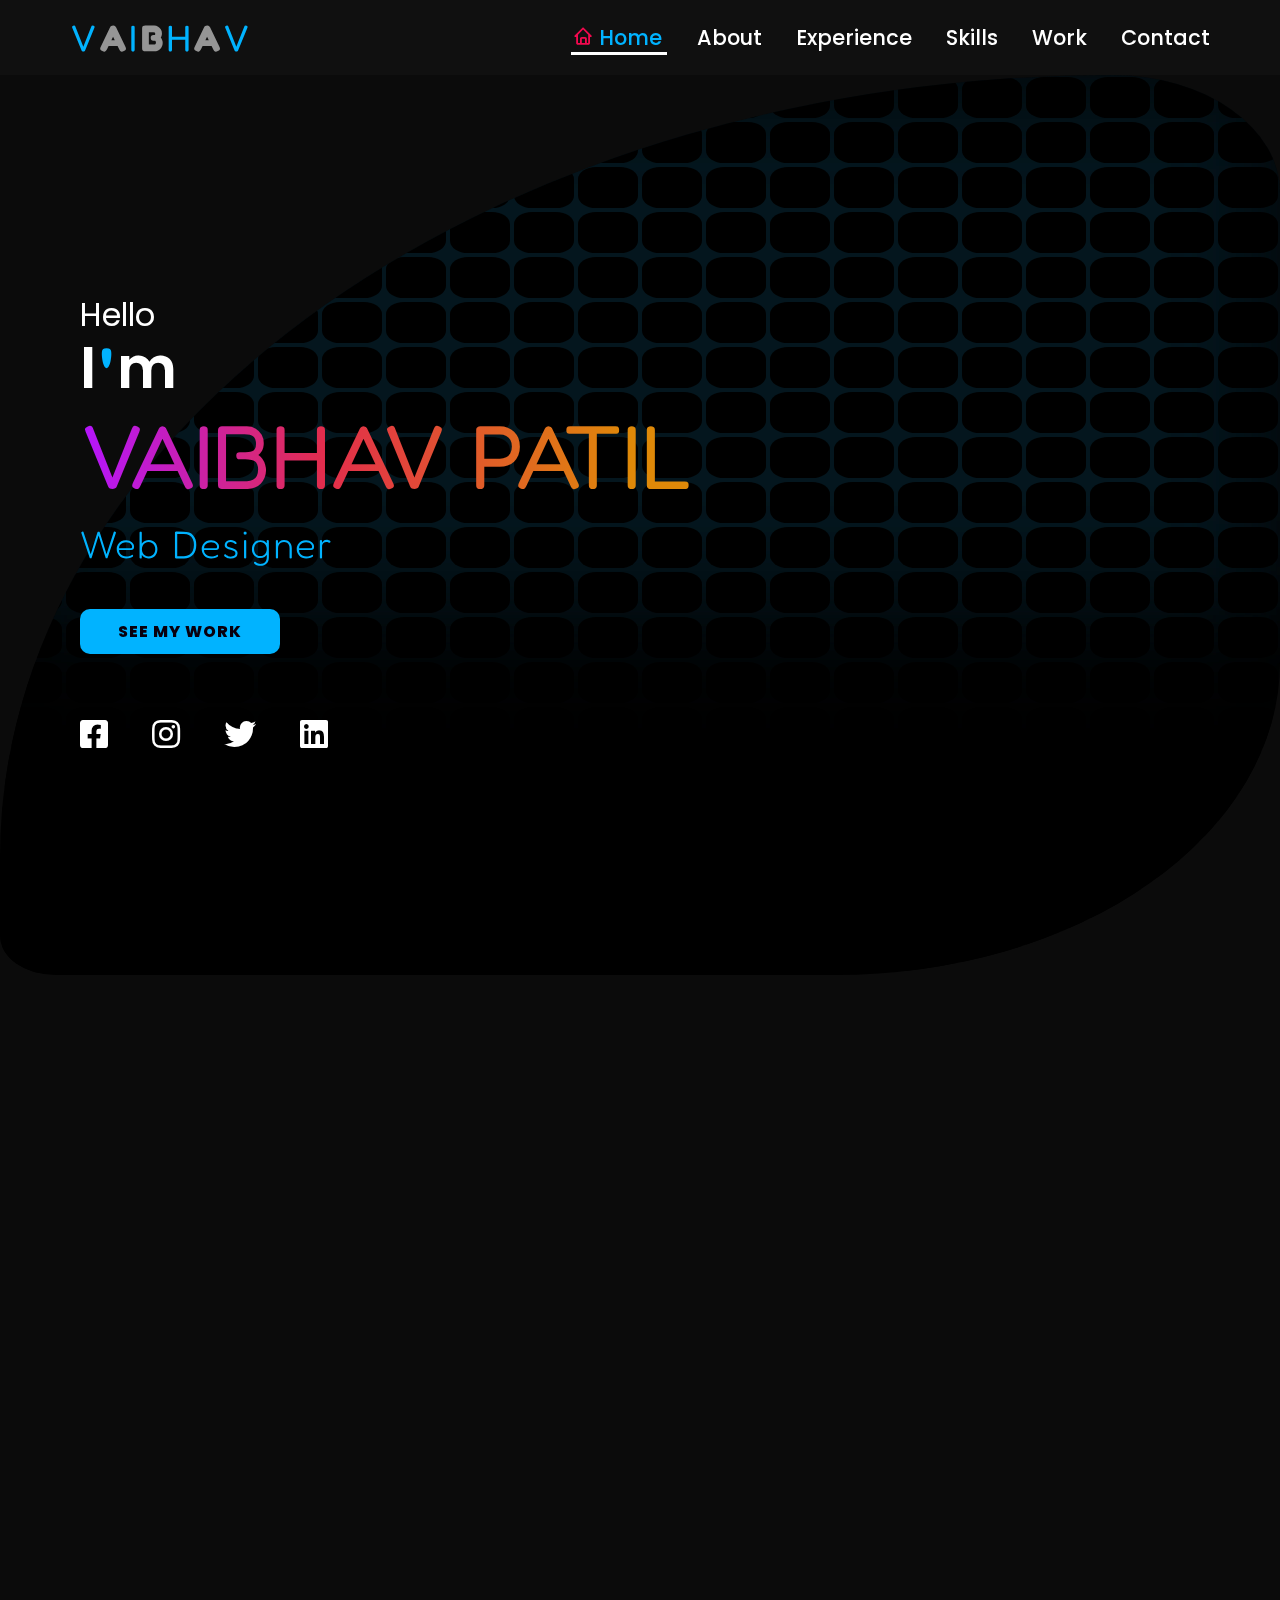
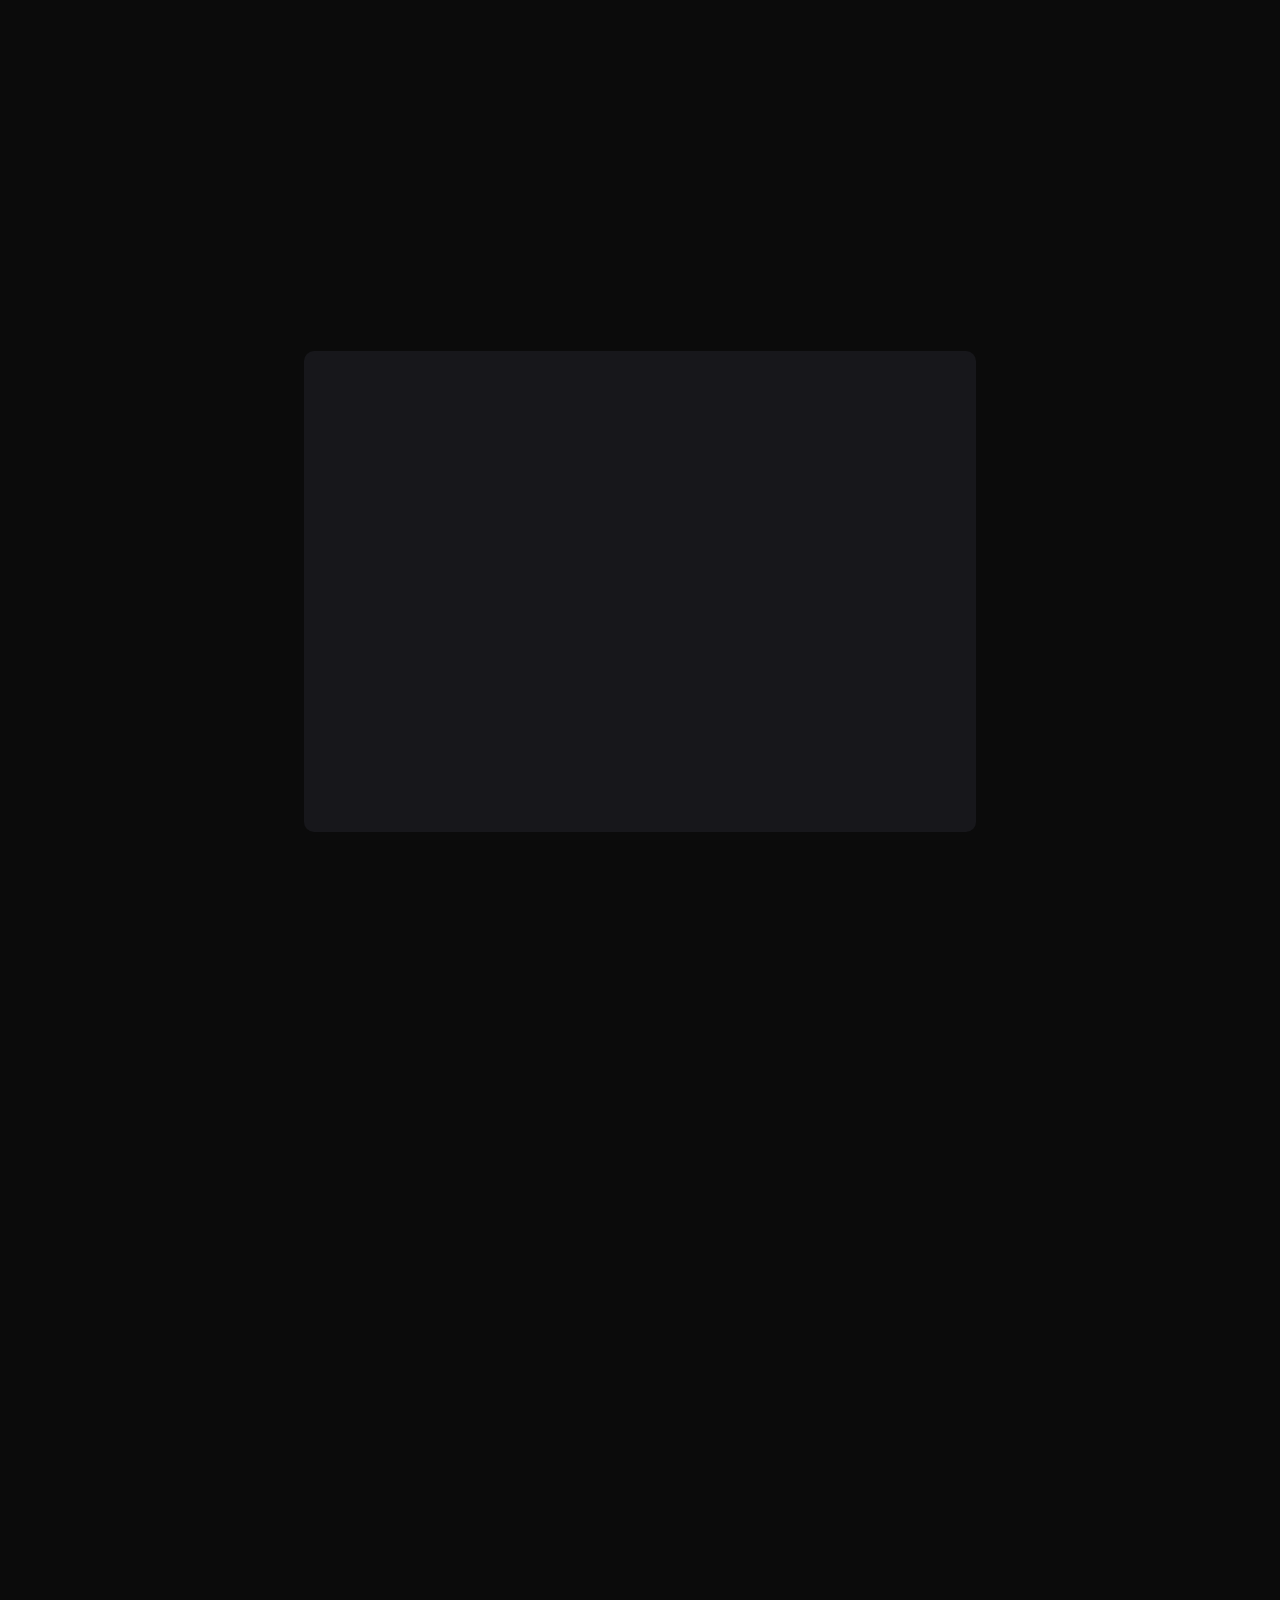
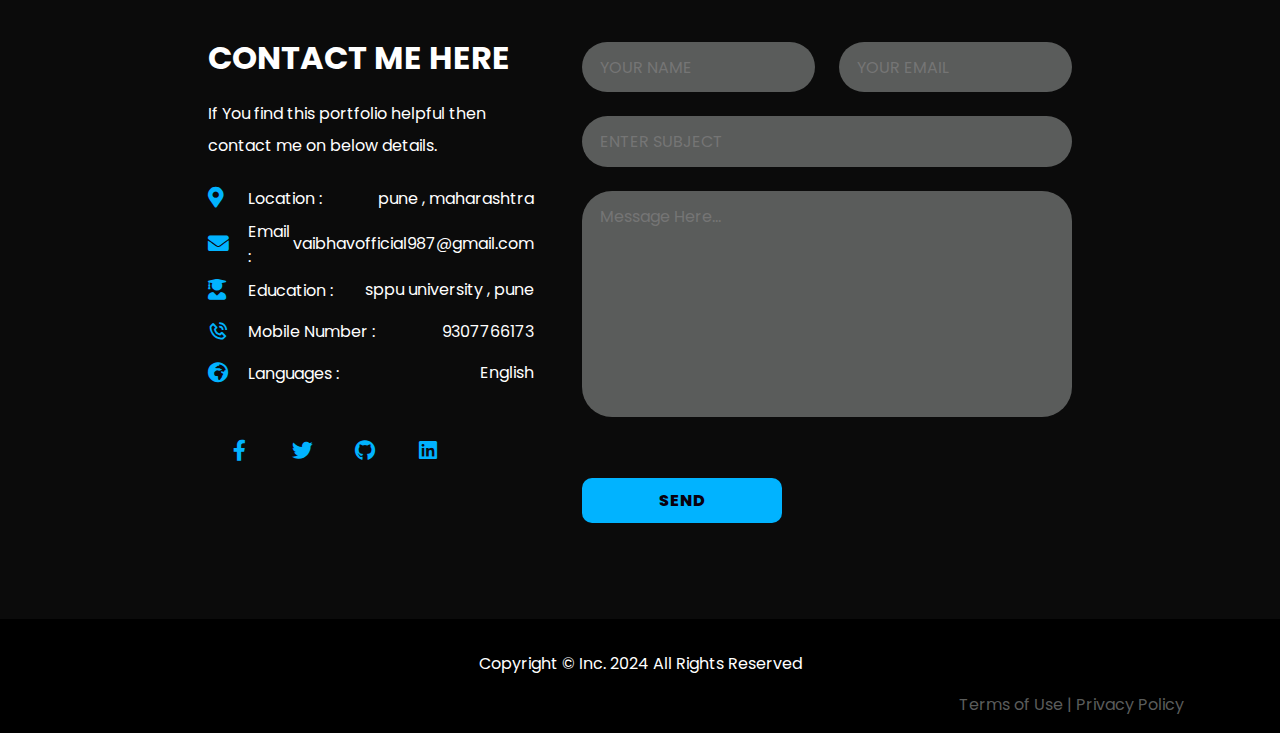
==== index.html @ b108c3ab "Fourth commit" ====
<!DOCTYPE html>
<html lang="en" dir="ltr">
  <head>
    <meta charset="utf-8" />
    <meta name="viewport" content="width=device-width, initial-scale=1.0" />
    <title>Personal Portfolio Website</title>
    <link rel="stylesheet" href="style.css" />
    <link rel="stylesheet" href="mobile.css" />
    <!-- fox icons cdn-->
    <link
      href="https://unpkg.com/boxicons@2.0.7/css/boxicons.min.css"
      rel="stylesheet"
    />
    <!-- font awesome cdn link  -->

    <link
      rel="stylesheet"
      href="https://cdnjs.cloudflare.com/ajax/libs/font-awesome/5.15.2/css/all.min.css"
    />
  </head>

  <body>
    <div class="scrollToTop-btn">
      <i class="fas fa-angle-up"></i>
    </div>

    <section>
      <header class="head">
        <a href="index.html" class="brand"
          >V<span>A</span>I<span>B</span>H<span>A</span>V</a
        >
        <!-- MOBILE MENU TOGGLE -->
        <div class="hamburger-menu" id="hamburger-menu">
          <div class="hamburger"></div>
        </div>
        <div class="navigation">
          <a class="active" href="#main"
            ><i class="bx bx-home" style="color: #f3094f; margin-left: 2px"></i>
            Home
          </a>
          <a href="#about">About</a>
          <a href="#qualification">Experience</a>
          <a href="#skills">Skills</a>
          <a href="#work">Work</a>
          <a href="#contact">Contact</a>
        </div>
      </header>
    </section>

    <!-- ====================================================------  main section -------=================================================== -->

    <section class="main" id="main">
      <div class="bgAnimation">
        <div class="backgroungAn"></div>
      </div>

      <div class="content">
        <h2>
          Hello<br /><strong>I<b>'</b>m</strong><br /><span>VAIBHAV PATIL</span>
        </h2>

        <div class="animated-text">
          <h3>Web Designer</h3>
          <h3 style="color: #b005ff">UI / UX Designer</h3>
          <h3 style="color: #ff05b8">Web Developer</h3>
          <h3 style="color: #ffb805">Software Developer</h3>
        </div>

        <a href="#work" class="btn">See My Work</a>
        <div class="media-icons">
          <a href="https://m.facebook.com/?_rdr"
            ><i class="fab fa-facebook-square"></i
          ></a>
          <a
            href="https://www.instagram.com/vaibhavpatil_2112/?igshid=8igddvkkgarg"
            ><i class="fab fa-instagram"></i
          ></a>
          <a href="https://x.com/Vaibhav71578622?s=08"
            ><i class="fab fa-twitter"></i
          ></a>
          <a href="https://www.linkedin.com/in/vaibhav-patil-/"
            ><i class="fab fa-linkedin"></i
          ></a>
        </div>
      </div>
    </section>

    <!-- =======================================================------ About section ------=============================================== -->

    <section class="about" id="about">
      <div class="title reveal">
        <h2 class="section-title"><span>About Me</span></h2>
      </div>
      <div class="content">
        <div class="column col-left reveal">
          <div class="img-card reveal">
            <img src="images/Vaibhav1.jpeg" alt="" />
          </div>
        </div>
        <div class="column col-right">
          <div class="reveal">
            <h2 class="content-title">Hey There! I<b>'</b>m Vaibhav Patil</h2>
            <p class="paragraph-text reveal">
              I'm a recent Computer Science grad and got an excellent 8.22 CGPA
              I'm a web designer / devloper and Software developer living in
              PUNE , INDIA. I design beautiful , engaging user experiences for
              the web.
              <br />
              To showcase my projects and work i made this website using HTML,
              CSS, JAVASCRIPT check out my project below.
              <br />
              <br />

              Beyond the coding adventures, I've even dipped my head into the
              academic scene. One papers of mine got published in the
              International Journal of innovative Research in computer &
              communication Engineering (IJIRCCE).
              <br />
              TOPIC: SMART TRIAGE SYSTEM FOR PATIENT ASSIGNMENT AFTER DISASTER
              <a href="cv/Research paper.pdf"> Click to view</a>
            </p>
            <div>
              <a href="cv/Vaibhav Patil..pdf" download class="btn"
                >Download CV</a
              >
              <a href="cv/Vaibhav Patil..pdf" class="btn">View CV</a>
              <a href="#contact" class="btn">Hire me</a>
            </div>
          </div>
          <div class="reveal about-info">
            <div class="about-info-left">
              <div style="display: flex">
                <h4>City :</h4>
                <p>Pune [INDIA]</p>
              </div>
              <div style="display: flex">
                <h4>Degree:</h4>
                <p>BE (Computer Engineering )</p>
              </div>
              <div style="display: flex">
                <h4>Work Experience :</h4>
                <p>6 Months</p>
              </div>
            </div>
            <div class="about-info-right">
              <div style="display: flex">
                <h4>Phone :</h4>
                <p>+91 9307766173</p>
              </div>
              <div style="display: flex">
                <h4>Email :</h4>
                <p>vaibhavofficial987@gmail.com</p>
              </div>
            </div>
          </div>
        </div>
      </div>
    </section>
    <!-- =========================================================================================================================== -->
    <section class="qualification" id="qualification">
      <div class="title reveal">
        <h2 class="section-title"><span> Work Experience</span></h2>
      </div>
      <div class="timeline">
        <div class="timeline_item reveal">
          <h1>1] Role : Frontend Developer Intern</h1>
          <h3 class="year">Status : Completed</h3>
          <h3>Company : Bikswee Solutions</h3>
          <p>
            Offer Letter :
            <a href="cv/offer letter Vaibhav Patil-signed.pdf"> Check out</a>
          </p>
          <p>Job type : Internship</p>
        </div>
        <div class="timeline_item reveal">
          <h1>2] Role : Software Developer</h1>
          <h3 class="year">Status : Completed</h3>
          <h3>Company : Railworld India pvt. ltd</h3>
          <!-- <p>Offer Letter : <a href="cv/Offer letter.pdf">Check out</a></p> -->
          <p>Job type : Full time</p>
        </div>
      </div>

      <!-- =====================================================------ Qualification Section -------=================================== -->
      <div class="title reveal">
        <h2 class="section-title"><span>Qualification</span></h2>
      </div>
      <div style="display: flex" class="flex reveal">
        <div class="quali">
          <div class="item reveal">
            <h1>BE in Computer Engineering</h1>
            <h3 class="year">2019-2023</h3>
            <h3>Institute : ISBM College of Engineering , Pune</h3>
            <p>University : SPPU</p>
            <p>SGPA - 7.00 (1st year)</p>
            <p>SGPA - 8.84 (2nd year)</p>
            <p>SGPA - 9.36 (3nd year)</p>
            <p>SGPA - 8.00 (4th year)</p>
            <p>Final CGPA : 8.22</p>
          </div>
        </div>
        <div class="quali">
          <div class="item reveal">
            <h1>HSC</h1>
            <h3 class="year">2017-2019</h3>
            <h3>College : Swami Vivekananda Junior college , Jalgaon</h3>
            <p>Percentage : 65%</p>
          </div>
        </div>
        <div class="quali">
          <div class="item reveal">
            <h1>SSC</h1>
            <h3 class="year">2012-2017</h3>
            <h3>School :A.T. Zambre School , jalgaon</h3>
            <p>Percentage: 83%</p>
          </div>
        </div>
      </div>
    </section>

    <!-- /* ==================================================------ Skills Section ------================================================== */ -->

    <section class="skills" id="skills">
      <div class="title reveal">
        <h2 class="section-title"><span>My Skills</span></h2>
      </div>
      <div class="content">
        <div class="skill reveal">
          <div class="skill-sec reveal">
            <div>
              <h1><i class="fas fa-laptop-code"></i>Scripting / Programming</h1>
            </div>
            <div class="skill-list">
              <div>
                <img src="./skills/html5.png" alt="..." />
              </div>
              <div>
                <img src="./skills/css3.png" alt="..." />
              </div>
              <div>
                <img src="./skills/javascript (1).png" alt="..." />
              </div>
              <div>
                <img src="./skills/tailwind-css.png" alt="..." />
              </div>
              <div>
                <img src="./skills/java.png" alt="..." />
              </div>
            </div>
          </div>
          <div class="skill-sec reveal">
            <div>
              <h1><i class="fas fa-laptop-code"></i>Libraries</h1>
            </div>
            <div class="skill-list">
              <div>
                <img src="./skills/bootstrap.png" alt="..." />
              </div>
              <div>
                <img src="./skills/react (2).png" alt="..." />
              </div>
            </div>
          </div>
          <div class="skill-sec reveal">
            <div>
              <h1><i class="fas fa-tools"></i>Tools</h1>
            </div>
            <div class="skill-list">
              <div>
                <img src="./skills/git.png" alt="..." />
              </div>
              <div>
                <img src="./skills/github.png" alt="..." />
              </div>
              <div>
                <img src="./skills/gitlab (1).png" alt="..." />
              </div>
              <div>
                <img src="./skills/Vs code.png" alt="..." />
              </div>
              <div>
                <img src="./skills/Git_bash-.png" alt="..." />
              </div>
              <div>
                <img src="./skills/netlify.png" alt="..." />
              </div>
              <div>
                <img src="./skills/canva.png" alt="..." />
              </div>
            </div>
          </div>
          <div class="skill-sec reveal">
            <div>
              <h1><i class="fas fa-laptop"></i>Frontend + Design</h1>
            </div>
            <div class="skill-list">
              <div>
                <img src="./skills/react (2).png" alt="..." />
              </div>
              <div>
                <img src="./skills/figma (1).png" alt="..." />
              </div>
            </div>
          </div>
          <div class="skill-sec reveal">
            <div>
              <h1><i class="fas fa-database"></i> Backend</h1>
            </div>
            <div class="skill-list">
              <div>
                <img src="./skills/node-js (1).png" alt="..." />
              </div>
              <div>
                <img src="./skills/sql.png" alt="..." />
              </div>
              <div>
                <img src="./skills/Mysql-.png" alt="..." />
              </div>
            </div>
          </div>
          <div class="skill-sec reveal">
            <div>
              <h1><i class="fas fa-"></i>Familiar With</h1>
            </div>
            <div class="skill-list">
              <div>
                <img src="./skills/mongodb.png" alt="..." />
              </div>
              <div>
                <img src="./skills/C++.png" alt="..." />
              </div>
              <div>
                <img src="./skills/sql_management_studio-.png" alt="..." />
              </div>
            </div>
          </div>
        </div>
      </div>
    </section>

    <!-- =======================================================-----   Work Section ----============================================== -->

    <section class="work" id="work">
      <div class="title reveal">
        <h2 class="section-title"><span>My Work</span></h2>
      </div>

      <ul class="controls reveal">
        <li class="buttons button-active" data-filter="all">All</li>
        <li class="buttons" data-filter="Website">Websites</li>
        <li class="buttons" data-filter="mini">Mini Projects</li>
        <li class="buttons" data-filter="Old">Old Portfolio</li>
        <li class="buttons" data-filter="landing">Landing Pages</li>
        <li class="buttons" data-filter="login">Login Pages</li>
      </ul>

      <div class="image-container reveal">
        <div class="image Website">
          <img src="img/Websites/Gym website.png" alt="" />
          <div class="hover-items">
            <h3>GYM WEBSITE</h3>
            <p>Be Strong Traning Hard</p>
            <div class="icons">
              <a
                href="https://github.com/vaibhavpatil2112/Gymsite"
                class="icon"
              >
                <i class="fab fa-github"></i>
              </a>
              <a href="https://gymoweb.netlify.app/" class="icon">
                <i class="fas fa-link"></i>
              </a>
            </div>
          </div>
        </div>

        <div class="image Website">
          <img src="img/Websites/Crystal's and carats.png" alt="" />
          <div class="hover-items">
            <h3>CRYSTAL AND CARTS</h3>
            <p>This is crystal and carts site where you found jwlleries</p>
            <div class="icons">
              <a
                href="https://github.com/vaibhavpatil2112/Crystal-and-carts"
                class="icon"
              >
                <i class="fab fa-github"></i>
              </a>
              <a href="https://crystal-carts.netlify.app/" class="icon">
                <i class="fas fa-link"></i>
              </a>
            </div>
          </div>
        </div>

        <div class="image Website">
          <img src="img/Websites/food.png" alt="" />
          <div class="hover-items">
            <h3>FOOD WEBSITE</h3>
            <p>Feeling Hungry order some delicious!</p>
            <div class="icons">
              <a href="" class="icon">
                <i class="fab fa-github"></i>
              </a>
              <a
                href="https://cute-genie-c999ae.netlify.app/my%20work/foods%20web/ "
                class="icon"
              >
                <i class="fas fa-link"></i>
              </a>
            </div>
          </div>
        </div>
        <div class="image Website">
          <img src="img/Websites/Netflix -.png" alt="" />
          <div class="hover-items">
            <h3>NETFLIX UI CLONE</h3>
            <p>This is Netflix UI clone site of original site</p>
            <div class="icons">
              <a
                href="https://github.com/vaibhavpatil2112/Netflix-Clone"
                class="icon"
              >
                <i class="fab fa-github"></i>
              </a>
              <a href="My work/Netflix Clone/index.html" class="icon">
                <i class="fas fa-link"></i>
              </a>
            </div>
          </div>
        </div>
        <div class="image Website">
          <img src="img/Websites/streamlit.png" alt="" />
          <div class="hover-items">
            <h3 style="font-size: 1.2rem">
              SMART TRIAGE SYSTEM FOR PATIENT ASSIGNMENT AFTER DISASTER
            </h3>
            <!-- <p>This is healthcare site where you can assign a bed for patient to nearest hospital upon triage level of that patient</p> -->
            <div class="icons">
              <a
                href="https://github.com/vaibhavpatil2112/Smart-triage-system"
                class="icon"
              >
                <i class="fab fa-github"></i>
              </a>
              <a
                href=".https://triage-system-for-patient-management.onrender.com/ "
                class="icon"
              >
                <i class="fas fa-link"></i>
              </a>
            </div>
          </div>
        </div>
        <div class="image Website">
          <img src="img/Websites/Advanture.png" alt="" />
          <div class="hover-items">
            <h3>ADVANTURE SITE</h3>
            <p>Let's treak with us</p>
            <div class="icons">
              <a href="" class="icon">
                <i class="fab fa-github"></i>
              </a>
              <a
                href="https://cute-genie-c999ae.netlify.app/my%20work/advanture%20trips/"
                class="icon"
              >
                <i class="fas fa-link"></i>
              </a>
            </div>
          </div>
        </div>
        <div class="image Website">
          <img src="img/Websites/Weather.png" alt="" />
          <div class="hover-items">
            <h3>WEATHER FORCASTING</h3>
            <p>Check weather of your city</p>
            <div class="icons">
              <a
                href="https://github.com/vaibhavpatil2112/Weather-webapp"
                class="icon"
              >
                <i class="fab fa-github"></i>
              </a>
              <a
                href="https://cute-genie-c999ae.netlify.app/my%20work/weather%20api%20webapp/"
                class="icon"
              >
                <i class="fas fa-link"></i>
              </a>
            </div>
          </div>
        </div>

        <div class="image Website">
          <img src="img/Websites/Abrox.png" alt="" />
          <div class="hover-items">
            <h3>ABROAD SITE</h3>
            <p>Hey find your dream university for dream country!</p>
            <div class="icons">
              <a href="" class="icon">
                <i class="fab fa-github"></i>
              </a>
              <a href="https://abroxx.netlify.app/" class="icon">
                <i class="fas fa-link"></i>
              </a>
            </div>
          </div>
        </div>

        <div class="image Website">
          <img src="img/Websites/Fitness Club.png" alt="" />
          <div class="hover-items">
            <h3>GYM WEB</h3>
            <p>This is fitness club stay Strong stay fit!</p>
            <div class="icons">
              <a href="" class="icon">
                <i class="fab fa-github"></i>
              </a>
              <a
                href="https://cute-genie-c999ae.netlify.app/my%20work/gym%20website/"
                class="icon"
              >
                <i class="fas fa-link"></i>
              </a>
            </div>
          </div>
        </div>

        <div class="image Website">
          <img src="img/Websites/Travellers - .png" alt="" />
          <div class="hover-items">
            <h3>TRAVEL SITE</h3>
            <p>This is bootstrap based travel site Travel around the globe!</p>
            <div class="icons">
              <a
                href="https://github.com/vaibhavpatil2112/Travel-site"
                class="icon"
              >
                <i class="fab fa-github"></i>
              </a>
              <a href="https://travigooo.netlify.app/" class="icon">
                <i class="fas fa-link"></i>
              </a>
            </div>
          </div>
        </div>

        <div class="image Website">
          <img src="img/Websites/Real Estate -.png" alt="" />
          <div class="hover-items">
            <h3>REALESTATE WEBSITE</h3>
            <p>Go and book your Dream home now!</p>
            <div class="icons">
              <a
                href="https://github.com/vaibhavpatil2112/Real-Estate"
                class="icon"
              >
                <i class="fab fa-github"></i>
              </a>
              <a href="https://realestatex.netlify.app/" class="icon">
                <i class="fas fa-link"></i>
              </a>
            </div>
          </div>
        </div>

        <div class="image mini">
          <img src="img/Mini Project/BMI Calculator -.png" alt="" />
          <div class="hover-items">
            <h3>BMI CALCULATOR</h3>
            <p>Check your BMI!</p>
            <div class="icons">
              <a
                href="https://github.com/vaibhavpatil2112/Bmi-Calculator/tree/master"
                class="icon"
              >
                <i class="fab fa-github"></i>
              </a>
              <a
                href="https://66ace8820e15ab53d1459d19--stellular-pegasus-78de97.netlify.app/"
                class="icon"
              >
                <i class="fas fa-link"></i>
              </a>
            </div>
          </div>
        </div>
        <div class="image mini">
          <img src="img/Mini Project/Drink Water -.png" alt="" />
          <div class="hover-items">
            <h3>Drink Water</h3>
            <div class="icons">
              <a
                href="https://github.com/vaibhavpatil2112/Drink-Water"
                class="icon"
              >
                <i class="fab fa-github"></i>
              </a>
              <a href="https://drinkwaterxx.netlify.app/" class="icon">
                <i class="fas fa-link"></i>
              </a>
            </div>
          </div>
        </div>
        <div class="image mini">
          <img src="img/Mini Project/password generator.png" alt="" />
          <div class="hover-items">
            <h3>Password generator</h3>
            <div class="icons">
              <a href="https://passs28346genxxx234.netlify.app/" class="icon">
                <i class="fab fa-github"></i>
              </a>
              <a
                href="https://github.com/vaibhavpatil2112/Password-generator"
                class="icon"
              >
                <i class="fas fa-link"></i>
              </a>
            </div>
          </div>
        </div>
        <div class="image mini">
          <img src="img/Mini Project/CRUD Application.png" alt="" />
          <div class="hover-items">
            <h3>CRUD Application</h3>
            <div class="icons">
              <a
                href="https://github.com/vaibhavpatil2112/CRUD-Application"
                class="icon"
              >
                <i class="fab fa-github"></i>
              </a>
              <a href="https://crudxx.netlify.app/" class="icon">
                <i class="fas fa-link"></i>
              </a>
            </div>
          </div>
        </div>
        <div class="image mini">
          <img src="img/Mini Project/Number Guessing Game.png" alt="" />
          <div class="hover-items">
            <h3>Guess a Number</h3>
            <p>Guess!</p>
            <div class="icons">
              <a
                href="https://github.com/vaibhavpatil2112/Guess-a-number"
                class="icon"
              >
                <i class="fab fa-github"></i>
              </a>
              <a href="https://guessanumxx.netlify.app/" class="icon">
                <i class="fas fa-link"></i>
              </a>
            </div>
          </div>
        </div>
        <div class="image mini">
          <img src="img/Mini Project/Split landing page.png" alt="" />
          <div class="hover-items">
            <h3>Split Landing Page</h3>
            <div class="icons">
              <a
                href="https://github.com/vaibhavpatil2112/Split-landing"
                class="icon"
              >
                <i class="fab fa-github"></i>
              </a>
              <a href="https://landingxx.netlify.app/" class="icon">
                <i class="fas fa-link"></i>
              </a>
            </div>
          </div>
        </div>

        <div class="image mini">
          <img src="img/Mini Project/Library.png" alt="" />
          <div class="hover-items">
            <h3>LIBRARY MANAGEMENT SYSTEM</h3>
            <div class="icons">
              <a href="#" class="icon">
                <i class="fab fa-github"></i>
              </a>
              <a
                href="https://66ace8820e15ab53d1459d19--stellular-pegasus-78de97.netlify.app/"
                class="icon"
              >
                <i class="fas fa-link"></i>
              </a>
            </div>
          </div>
        </div>
        <div class="image mini">
          <img src="img/Mini Project/My jokes.png" alt="" />
          <div class="hover-items">
            <h3>Joke teller</h3>
            <p>Laugh for your better health</p>
            <div class="icons">
              <a
                href="https://github.com/vaibhavpatil2112/Joke-web"
                class="icon"
              >
                <i class="fab fa-github"></i>
              </a>
              <a href="https://joketellerx.netlify.app/" class="icon">
                <i class="fas fa-link"></i>
              </a>
            </div>
          </div>
        </div>

        <div class="image mini">
          <img src="img/Mini Project/Simple Calculator.png" alt="" />
          <div class="hover-items">
            <h3>CALCULATOR</h3>
            <div class="icons">
              <a
                href="https://github.com/vaibhavpatil2112/Calculator"
                class="icon"
              >
                <i class="fab fa-github"></i>
              </a>
              <a
                href="https://66ace8820e15ab53d1459d19--stellular-pegasus-78de97.netlify.app/"
                class="icon"
              >
                <i class="fas fa-link"></i>
              </a>
            </div>
          </div>
        </div>
        <div class="image Old">
          <img src="img/Old portfolio/Current one.png" alt="" />
          <div class="hover-items">
            <h3>MY PORTFOLIO</h3>
            <p>Check out my Current portfolio!</p>
            <div class="icons">
              <a
                href="https://github.com/vaibhavpatil2112/MyNewPortfolio/tree/master"
                class="icon"
              >
                <i class="fab fa-github"></i>
              </a>
              <a href="https://vaibhav-patill.netlify.app/" class="icon">
                <i class="fas fa-link"></i>
              </a>
            </div>
          </div>
        </div>

        <div class="image Old">
          <img src="img/Old portfolio/Vaibhav's portfolio.png" alt="" />
          <div class="hover-items">
            <h3>MY PORTFOLIO</h3>
            <p>Check out my old portfolio!</p>
            <div class="icons">
              <a
                href="https://github.com/vaibhavpatil2112/My-Portfolio"
                class="icon"
              >
                <i class="fab fa-github"></i>
              </a>
              <a href="https://cute-genie-c999ae.netlify.app/" class="icon">
                <i class="fas fa-link"></i>
              </a>
            </div>
          </div>
        </div>

        <div class="image landing">
          <img src="img/Landing/Metaverse -.png" alt="" />
          <div class="hover-items">
            <h3>Landing Metaverse Page</h3>
            <div class="icons">
              <a href="" class="icon">
                <i class="fab fa-github"></i>
              </a>
              <a href="My work/Landing Pages/Metaverse/index.html" class="icon">
                <i class="fas fa-link"></i>
              </a>
            </div>
          </div>
        </div>
        <div class="image landing">
          <img src="img/Landing/travel.png" alt="" />
          <div class="hover-items">
            <h3>Landing Travel Page</h3>
            <div class="icons">
              <a href="" class="icon">
                <i class="fab fa-github"></i>
              </a>
              <a
                href="https://cute-genie-c999ae.netlify.app/my%20work/header7/"
                class="icon"
              >
                <i class="fas fa-link"></i>
              </a>
            </div>
          </div>
        </div>

        <div class="image landing">
          <img src="img/Landing/Mobile.png" alt="" />
          <div class="hover-items">
            <h3>Landing Mobile Page</h3>
            <div class="icons">
              <a href="" class="icon">
                <i class="fab fa-github"></i>
              </a>
              <a href="My work/Landing Pages/mobile/index.html" class="icon">
                <i class="fas fa-link"></i>
              </a>
            </div>
          </div>
        </div>

        <div class="image landing">
          <img src="img/Landing/Shoes shopt -.png" alt="" />
          <div class="hover-items">
            <h3>Landing Shoes Page</h3>
            <div class="icons">
              <a href="" class="icon">
                <i class="fab fa-github"></i>
              </a>
              <a href="My work/Landing Pages/Nike/main.html" class="icon">
                <i class="fas fa-link"></i>
              </a>
            </div>
          </div>
        </div>
        <div class="image landing">
          <img src="img/Landing/World Tour -.png" alt="" />
          <div class="hover-items">
            <h3>Landing Tour Page</h3>
            <div class="icons">
              <a href="" class="icon">
                <i class="fab fa-github"></i>
              </a>
              <a
                href="My work/Landing Pages/World Tour/index.html"
                class="icon"
              >
                <i class="fas fa-link"></i>
              </a>
            </div>
          </div>
        </div>
        <div class="image landing">
          <img src="img/Landing/web.png" alt="" />
          <div class="hover-items">
            <h3>Landing Web Page</h3>
            <div class="icons">
              <a href="" class="icon">
                <i class="fab fa-github"></i>
              </a>
              <a href="My work/Landing Pages/web dev/index.html" class="icon">
                <i class="fas fa-link"></i>
              </a>
            </div>
          </div>
        </div>
        <div class="image landing">
          <img src="img/Landing/Home automation.png" alt="" />
          <div class="hover-items">
            <h3>Landing Home Automation Page</h3>
            <div class="icons">
              <a href="" class="icon">
                <i class="fab fa-github"></i>
              </a>
              <a
                href="My work/Landing Pages/Home automation/index.html"
                class="icon"
              >
                <i class="fas fa-link"></i>
              </a>
            </div>
          </div>
        </div>

        <div class="image login">
          <img src="img/Login/Contact.png" alt="" />
          <div class="hover-items">
            <h3>Contact page</h3>
            <div class="icons">
              <a href="" class="icon">
                <i class="fab fa-github"></i>
              </a>
              <a
                href="My work/Login signup forms/Contact us 01/index.html"
                class="icon"
              >
                <i class="fas fa-link"></i>
              </a>
            </div>
          </div>
        </div>

        <div class="image login">
          <img src="img/Login/Login.png" alt="" />
          <div class="hover-items">
            <h3>Login page</h3>
            <div class="icons">
              <a href="" class="icon">
                <i class="fab fa-github"></i>
              </a>
              <a
                href="y work/Login signup forms/Flip sign up form/"
                class="icon"
              >
                <i class="fas fa-link"></i>
              </a>
            </div>
          </div>
        </div>

        <div class="image login">
          <img src="img/Login/loginform.png" alt="" />
          <div class="hover-items">
            <h3>Login page</h3>
            <div class="icons">
              <a href="" class="icon">
                <i class="fab fa-github"></i>
              </a>
              <a
                href="https://cute-genie-c999ae.netlify.app/my%20work/form%20no%203/"
                class="icon"
              >
                <i class="fas fa-link"></i>
              </a>
            </div>
          </div>
        </div>
      </div>
    </section>

    <!-- ===================================================---- Contact Section ----================================================ -->

    <section class="container contact" id="contact">
      <div class="contact-container">
        <div class="title reveal">
          <h2 class="section-title"><span>Contact me</span></h2>
        </div>

        <div class="contact">
          <div class="left-contact">
            <h4>Contact me here</h4>
            <p>
              If You find this portfolio helpful then contact me on below
              details.
            </p>
            <div class="contact-info">
              <div class="contact-item">
                <div class="icon">
                  <i class="fas fa-map-marker-alt"></i>
                  <span>Location :</span>
                </div>
                <p>pune , maharashtra</p>
              </div>
              <div class="contact-item">
                <div class="icon">
                  <i class="fas fa-envelope"></i>
                  <span>Email :</span>
                </div>
                <p>
                  <span> vaibhavofficial987@gmail.com</span>
                </p>
              </div>
              <div class="contact-item">
                <div class="icon">
                  <i class="fas fa-user-graduate"></i>
                  <span>Education :</span>
                </div>
                <p>
                  <span>sppu university , pune </span>
                </p>
              </div>
              <div class="contact-item">
                <div class="icon">
                  <i class="bx bx-phone-call"></i>

                  <span>Mobile Number :</span>
                </div>
                <p>
                  <span> 9307766173</span>
                </p>
              </div>
              <div class="contact-item">
                <div class="icon">
                  <i class="fas fa-globe-africa"></i>
                  <span>Languages :</span>
                </div>
                <p>
                  <span>English</span>
                </p>
              </div>
            </div>
            <div class="contact-icons">
              <div class="contact-icon">
                <a href="https://m.facebook.com/?_rdr" target="_blank">
                  <i class="fab fa-facebook-f"></i>
                </a>
                <a
                  href="https://twitter.com/Vaibhav71578622?s=08"
                  target="_blank"
                >
                  <i class="fab fa-twitter"></i>
                </a>
                <a href="https://github.com/vaibhavpatil2112" target="_blank">
                  <i class="fab fa-github"></i>
                </a>
                <a
                  href="https://www.linkedin.com/in/vaibhav-patil-"
                  target="_blank"
                >
                  <i class="fab fa-linkedin"></i>
                </a>
              </div>
            </div>
          </div>
          <div class="right-contact">
            <form
              action="https://api.web3forms.com/submit"
              method="POST"
              class="contact-form"
            >
              <div class="input-control i-c-2">
                <input
                  type="hidden"
                  name="access_key"
                  value="6333082e-5047-4d06-bf43-0ba8ea3af6a7"
                />
                <input
                  name="First_name"
                  type="text"
                  required
                  placeholder="YOUR NAME"
                />
                <input type="email" required placeholder="YOUR EMAIL" />
              </div>
              <div class="input-control">
                <input type="text" required placeholder="ENTER SUBJECT" />
              </div>
              <div class="input-control">
                <textarea
                  name=""
                  id=""
                  cols="15"
                  rows="8"
                  placeholder="Message Here..."
                ></textarea>
              </div>
              <button
                style="width: 200px; border: 0; cursor: pointer"
                class="btn"
              >
                SEND
              </button>
            </form>
          </div>
        </div>
      </div>
    </section>

    <!-- ===================================================---- Footer Section ----================================================ -->

    <footer class="footer">
      <div class="policy">
        <p>Copyright © Inc. 2024 All Rights Reserved</p>
      </div>
      <p class="terms">Terms of Use | Privacy Policy</p>
    </footer>

    <!-- jquery cdn link  -->
    <script src="https://cdnjs.cloudflare.com/ajax/libs/jquery/3.5.1/jquery.min.js"></script>
    <script src="script.js" charset="utf-8"></script>
  </body>
</html>
---- style.css ----
@import url("https://fonts.googleapis.com/css2?family=Poppins:ital,wght@0,100;0,200;0,300;0,400;0,500;0,600;0,700;0,800;0,900;1,100;1,200;1,300;1,400;1,500;1,600;1,700;1,800;1,900&display=swap");
@import url("https://fonts.googleapis.com/css2?family=Aclonica&family=Aladin&family=Bebas+Neue&family=Fredoka+One&family=Kaushan+Script&family=Monoton&family=Pacifico&family=Pattaya&family=Roboto:ital,wght@1,900&family=Suez+One&display=swap");

* {
  margin: 0;
  padding: 0;
  box-sizing: border-box;
  font-family: "Poppins", sans-serif;
  scroll-behavior: smooth;
}

:root {
  --bgcolor: #000000;
  --bgcolor2: #fff;
  --seccolor: #5a5c5b;
  --maincolor: #01b3ff;
  --second: #09000e;
  --third: #380202;
  --body-bg: #181616;
  --box-bg: #221f1f;
  --text-color: #ffffff;
}

::-webkit-scrollbar {
  width: 0.8em;
}

::-webkit-scrollbar-thumb {
  width: 0.3em;
  border-radius: 20px;
  background-color: var(--maincolor);
}

section {
  padding: 50px 80px 0px 80px;
}

.hamburger-menu {
  --size: 30px;
  height: var(--size);
  width: var(--size);
  cursor: pointer;
  z-index: 101;
  position: relative;
  display: none;
  align-items: center;
}

.hamburger {
  position: relative;
}

.hamburger,
.hamburger::before,
.hamburger::after {
  width: var(--size);
  height: 3px;
  border-radius: 0.5rem;
  background-color: var(--text-color);
  transition: 0.4s;
}

.hamburger::before,
.hamburger::after {
  content: "";
  position: absolute;
  left: 0;
}

.hamburger::before {
  top: -10px;
}

.hamburger::after {
  bottom: -10px;
}

.hamburger-menu.active .hamburger {
  background-color: transparent;
}

.hamburger-menu.active .hamburger::before {
  transform-origin: top left;
  transform: rotate(45deg);
  left: 6px;
  background-color: var(--maincolor);
}

.hamburger-menu.active .hamburger::after {
  transform-origin: bottom left;
  transform: rotate(-45deg);
  left: 6px;
}

/*
  ==============================================================------ header section -----==========================================
*/
header {
  z-index: 9999;
  position: fixed;
  top: 0;
  left: 0;
  width: 100%;
  padding: 15px 70px;
  display: flex;
  justify-content: space-between;
  align-items: center;
  transition: 0.5s ease;
  background-color: #15151597;
}

header.sticky {
  padding: 5px 50px;
  color: black;
  background-color: rgb(255, 255, 255);
}
header.sticky .navigation a {
  color: black;
}
header.sticky .navigation a:hover {
  color: #01b3ff;
}

header .brand {
  color: var(--maincolor);
  font-size: 2.3em;
  font-family: "Fredoka One", cursive;
  font-weight: 400;
  text-transform: uppercase;
  text-decoration: none;
}
header .brand span {
  color: rgb(149, 149, 149);
  font-weight: bolder;
  text-transform: uppercase;
  font-family: "Fredoka One", cursive;
  margin-left: 0.2rem;
  margin-right: 0.2rem;
}

header .navigation {
  position: relative;
}

header .navigation a {
  color: var(--text-color);
  font-size: 1.3em;
  font-weight: 500;
  text-decoration: none;
  margin-left: 30px;
}

header .navigation a::before {
  content: "";
  width: 0px;
  height: 0px;
  background: var(--maincolor);
  position: absolute;
  bottom: -3px;
  transition: 0.8s;
}

header .navigation a:hover::before {
  content: "";
  width: 40px;
  height: 4px;
}

header .navigation a.active {
  color: var(--maincolor) !important;
  border-bottom: 3px solid var(--text-color);
}

body {
  min-height: 110vh;
  background: #000000f4;
}

.title {
  width: 100%;
  display: flex;
  justify-content: center;
  align-items: center;
  flex-direction: column;
}

.title h2 {
  position: relative;
  color: var(--maincolor);
  font-size: 3.5em;
  width: 90%;
  text-align: center;
  font-weight: 300;
  margin-bottom: 60px;
  border-bottom: 3px solid var(--text-color);
}

.title h2 span {
  text-align: center;
  font-family: "Aladin";
}

/*
   ====================================================------  main section -------===================================================
*/

.bgAnimation {
  position: absolute;
  top: 25px;
  left: 0;
  width: 100%;
  height: 100vh;
  display: grid;
  grid-template-columns: repeat(20, 1fr);
  grid-template-rows: repeat(20, 1fr);
  background-color: #000000;
  filter: saturate(2);
  overflow: hidden;
  z-index: -2000;
  border-radius: 200% 30% 80% 10%;
}
.colorBox {
  z-index: 3;
  filter: brightness(1);
  transition: 2s ease;
  position: relative;
  margin: 2px;
  border-radius: 30%;
  background: #000000;
}
.colorBox:hover {
  background: #4b99e151;
  transition-duration: 0s;
}
.backgroungAn {
  position: absolute;
  top: 0;
  left: 0;
  width: 100%;
  height: 60vh;
  background: #75d1f919;
  filter: blur(60px);
  animation: anim 6s linear infinite;
}
@keyframes anim {
  0% {
    top: -150px;
  }

  100% {
    top: 100%;
  }
}
.main {
  position: relative;
  width: 100%;
  min-height: 100vh;
  display: flex;
  align-items: center;
  z-index: 10000;
}

.main .content {
  max-width: 800px;
}

.main .content h2 {
  color: var(--text-color);
  font-size: 2em;
  font-weight: 400;
}

.main .content strong {
  font-size: 1.8em;
  letter-spacing: 5px;
  font-weight: 600;
  line-height: 1em;
}

b {
  color: var(--maincolor);
  font-family: "Fredoka One", cursive;
}

.main .content h2 span {
  font-size: 2.8em;
  font-family: "Fredoka One", cursive;
  background: linear-gradient(
    270deg,
    #df8908 10%,
    rgb(227, 45, 76) 60%,
    #b415ff 100%
  );
  -webkit-background-clip: text;
  background-clip: text;
  -webkit-text-fill-color: transparent;
}

.animated-text {
  position: relative;
  height: 70px;
  overflow: hidden;
}

.animated-text h3 {
  color: var(--maincolor);
  font-size: 2.4em;
  font-weight: 100;
  font-family: "Fredoka One", cursive;
  line-height: 70px;
  letter-spacing: 1px;
}

.animated-text h3:nth-child(1) {
  animation: text-move 10s infinite;
}

@keyframes text-move {
  0% {
    margin-top: 0;
  }

  25% {
    margin-top: -70px;
  }

  50% {
    margin-top: -140px;
  }

  75% {
    margin-top: -200px;
  }

  100% {
    margin-top: 0;
  }
}

.btn {
  color: var(--second);
  background: var(--maincolor);
  font-size: 1em;
  width: 200px;
  font-weight: 800;
  display: inline-block;
  padding: 10px 20px;
  text-transform: uppercase;
  text-decoration: none;
  letter-spacing: 1px;
  border-radius: 10px;
  margin-top: 30px;
  transition: 0.5s ease;
  overflow: hidden;
  position: relative;
  text-align: center;
}
.btn::before {
  content: "";
  position: absolute;
  top: 0;
  left: 0;
  height: 70%;
  width: 100%;
  background: var(--bgcolor);
  transform: translateX(-100%) rotate(45deg);
  transition: 0.5s ease;
}
.btn:hover::before {
  transform: translateX(100%) rotate(45deg);
}

.btn:hover {
  background: var(--bgcolor2);
  color: var(--bgcolor);
}

.media-icons {
  margin-top: 50px;
}

.media-icons a {
  color: var(--text-color);
  font-size: 2em;
  margin-right: 40px;
}

.media-icons a i:hover {
  color: var(--maincolor);
  transition: 0.5s ease;
}

/*
  =======================================================------ About section ------===============================================
*/

.about .content {
  position: relative;
  width: 100%;
  color: var(--text-color);
  display: flex;
  justify-content: space-between;
  margin-top: 20px;
}

.about .content .col-left {
  position: relative;
  width: auto;
  margin-right: 9rem;
}

.about .content .col-right {
  position: relative;
  width: 100%;
}

.about .content .about-info {
  margin-top: 2rem;
  display: flex;
  justify-content: space-between;
  flex-wrap: wrap;
}

.about .content .about-info h4 {
  padding-right: 0.5rem;
}

.about .content .about-info .about-info-left div,
.about .content .about-info .about-info-right div {
  margin-bottom: 1rem;
  padding-bottom: 0.5rem;
  border-bottom: 2px solid #666;
  width: 350px;
}

.about .content .col-left .img-card {
  position: relative;
  display: flex;
  box-shadow: inset 0 0 0 9px rgb(255 255 255 / 30%);
  justify-content: center;
  overflow: hidden;
  border-radius: 10px;
  animation: animate 6s ease-in-out infinite 1s;
}
@keyframes animate {
  0% {
    border-radius: 60% 40% 30% 70% / 60% 30% 70% 40%;
  }
  50% {
    border-radius: 30% 60% 70% 40% / 50% 60% 30% 60%;
  }
  100% {
    border-radius: 60% 40% 30% 70% / 60% 30% 70% 40%;
  }
}

.about .content .col-left .img-card img {
  object-fit: cover;
  border-radius: 10px;
  width: 20vw;
  height: 45vh;
}

.about .content .col-right .content-title {
  font-size: 2em;
  font-weight: 800;
  margin-bottom: 20px;
}

.about .content .col-right .paragraph-text {
  font-size: 1em;
}
.about .content .col-right .paragraph-text a {
  font-size: 1em;
  color: var(--maincolor);
}

/* <!-- =====================================================------ Qualification Section work ex -------=================================== --> */

.timeline {
  background: #17171b;
  margin-bottom: 2rem !important;
  margin: 0 auto;
  padding-bottom: 10px;
  border-radius: 10px;
  width: 60%;
  position: relative;
  padding: 3rem 5rem;
}

.timeline .timeline_item {
  background: #17171b;
  border-left: 2px solid var(--maincolor);
  position: relative;
  padding: 0rem 0rem 1rem 2rem;
  padding-bottom: 1rem;
}

.timeline .timeline_item::after {
  width: 12px;
  height: 12px;
  border-radius: 50px;
  display: block;
  top: 1.5rem;
  position: absolute;
  left: -9px;
  content: "";
  border: 2px solid var(--maincolor);
  background: var(--maincolor);
}

.timeline .timeline_item h1 {
  color: var(--maincolor);
  font-size: 1.5rem;
  font-weight: lighter;
  padding-bottom: 0.5rem;
  padding-top: 15px;
  line-height: 1.3;
  letter-spacing: 0.03em;
  font-family: "Oswald", sans-serif;
}

.timeline .timeline_item p {
  font-size: 16px;
  color: var(--text-color);
  background: #17171b;
  padding: 0.3rem 0rem;
  font-family: "Oswald", sans-serif;
}

.timeline .timeline_item h3 {
  color: var(--text-color);
  font-weight: 400;
  padding: 0.3rem 0rem;
}
.timeline a {
  color: var(--maincolor);
  transition: all 0.5s ease-out;
}

.quali {
  background: #17171b;
  margin: 0 auto;
  padding-bottom: 7px;
  border-radius: 10px;
  width: 50%;
  position: relative;
  padding: 2rem 3rem;
  margin-left: 2rem;
}

.quali .item {
  border-left: 2px solid var(--maincolor);
  position: relative;
  padding: 0rem 0rem 0.5rem 1rem;
  padding-bottom: 0.4rem;
}

.quali .item::after {
  width: 12px;
  height: 12px;
  border-radius: 50px;
  display: block;
  top: 1.5rem;
  position: absolute;
  left: -9px;
  content: "";
  border: 2px solid var(--maincolor);
  background: var(--maincolor);
}

.quali .item h1 {
  color: var(--maincolor);
  font-size: 1.5rem;
  font-weight: lighter;
  padding-bottom: 0.5rem;
  padding-top: 15px;
  line-height: 1.3;
  letter-spacing: 0.03em;
  font-family: "Oswald", sans-serif;
}

.quali .item p {
  font-size: 16px;
  color: var(--text-color);
  padding: 0.3rem 0rem;
  font-family: "Oswald", sans-serif;
}

.quali .item h3 {
  color: var(--maincolor);
  font-weight: 400;
  padding: 0.3rem 0rem;
}

.quali .item .year {
  font-size: 17px;
  color: rgb(0, 255, 153);
  padding-bottom: 0rem;
  letter-spacing: 0.03em;
}

/* ==================================================------ Skills Section ------================================================== */

.skills .content {
  position: relative;
  width: 100%;
  color: var(--text-color);
  margin-top: 20px;
}

.skills .content .skill {
  margin: 0 auto;
  padding: 0rem 1rem;
}

.skills .skill .skill-sec {
  margin: 0.5rem 0rem;
  padding: 0.5rem;
  border-radius: 20px;
  background: #fcfcfc0a;
}

.skills .skill .skill-sec .skill-list {
  display: flex;
  flex-wrap: wrap;
  padding: 1rem 0rem 0rem 0rem;
  justify-content: center;
}

.skills .skill .skill-sec .skill-list img {
  width: 4rem;
  margin: 1rem 2rem;
  transition: all 0.5s ease-in-out;
}
.skills .skill .skill-sec .skill-list img:hover {
  transform: scale(1.2);
}

.skills .skill .skill-sec h1 {
  text-align: center;
  font-family: "Kaushan Script", cursive;
  letter-spacing: 3px;
  font-size: 2rem;
}

.skills .skill .skill-sec h1 i {
  margin-right: 1rem;
}

/* <!-- =======================================================-----   Work Section ----============================================== --> */

.work .controls {
  display: flex;
  align-items: center;
  justify-content: center;
  flex-wrap: wrap;
  margin-bottom: 0em;
  list-style: none;
}

.work .controls .buttons {
  margin: 1rem 1.2rem;
  padding: 0 0.4em;
  font-family: "Fredoka One", cursive;
  color: var(--text-color);
  letter-spacing: 2px;
  cursor: pointer;
  font-size: 1.5rem;
  transition: 0.5s ease;
}

.work .controls .buttons.button-active,
.work .controls .buttons:hover {
  color: var(--maincolor);
  transition: 1s ease;
  border-color: var(--text-color);
  border-bottom: 2px solid var(--text-color);
}

.work .image-container {
  display: flex;
  align-items: center;
  justify-content: center;
  flex-wrap: wrap;
  overflow: hidden;
  padding-bottom: 2rem;
}

.work .image-container .image {
  width: 320px;
  position: relative;
  margin: 2rem 1rem;
  display: block;
  align-items: flex-end;
  height: 13rem;
}

.work .image-container .image img {
  width: 100%;
  position: relative;
  object-fit: cover;
  transition: 0.8s ease;
  height: 13rem;
  border-radius: 20px;
}

.content .card h3 {
  color: #fff;
  font-weight: 400;
  text-align: center;
  margin: 0.5em;
}
.image {
  background-position: center;
  background-repeat: no-repeat;
  background-size: cover;
}
.image .hover-items {
  width: 100%;
  height: 100%;
  background-color: var(--maincolor);
  position: absolute;
  left: 0;
  top: 0;
  border-radius: 15px;
  display: flex;
  justify-content: center;
  align-items: center;
  flex-direction: column;
  opacity: 0;
  transform: scale(0);
  transition: all 0.4s ease-in-out;
  cursor: pointer;
}
.image .hover-items h3 {
  font-size: 1.4rem;
  color: var(--color-white);
  margin-bottom: 1.5rem;
  text-align: center;
}
.image .hover-items p {
  color: var(--box-bg);
  text-align: center;
  margin-bottom: 1rem;
}

.image .hover-items .icons {
  display: flex;
  justify-content: center;
  align-items: center;
}
.image .hover-items .icons .icon {
  background-color: var(--body-bg);
  border-radius: 50%;
  width: 50px;
  height: 50px;
  display: flex;
  align-items: center;
  justify-content: center;
  margin: 0 1rem;
  cursor: pointer;
  transition: all 0.4s ease-in-out;
  text-decoration: none;
}
.image .hover-items .icons .icon i {
  font-size: 1.5rem;
  color: var(--text-color);
  margin: 0 1rem;
}
.image .hover-items .icons .icon:hover {
  background-color: var(--text-color);
}
.image .hover-items .icons .icon:hover i {
  color: var(--bgcolor);
}

.image:hover .hover-items {
  opacity: 1;
  transform: scale(1);
}

/* =================================================------- Contact Section  ------=============================================== */

.contact {
  display: flex;
  padding-top: 3.5rem;
}
.contact-container {
  margin: 0 8rem 1rem 8rem;
}
.contact .left-contact {
  flex: 2;
}
.contact .left-contact h4 {
  margin-top: 1rem;
  font-size: 2rem;
  text-transform: uppercase;
  color: var(--bgcolor2);
}
.contact .left-contact span {
  color: var(--bgcolor2);
}

.contact .left-contact p {
  margin: 1rem 0;
  line-height: 2rem;
  color: var(--bgcolor2);
}
.contact .left-contact .contact-info .contact-item {
  display: flex;
  align-items: center;
  justify-content: space-between;
}
.contact .left-contact .contact-info .contact-item p {
  margin: 0.3rem 0 !important;
  padding: 0 !important;
}
.contact .left-contact .contact-info .contact-item .icon {
  display: grid;
  grid-template-columns: 40px 1fr;
}
.contact .left-contact .contact-info .contact-item .icon i {
  display: flex;
  align-items: center;
  font-size: 1.3rem;
  color: var(--maincolor);
}
.contact .left-contact .contact-icon {
  display: flex;
  margin-top: 2rem;
}
.contact .left-contact .contact-icon a {
  display: flex;
  align-items: center;
  color: var(--maincolor);
  text-decoration: none;
  cursor: pointer;
  justify-content: center;
  width: 50px;
  height: 50px;
  border-radius: 50%;
  margin: 0 0.4rem;
  transition: all 0.4s ease-in-out;
}
.contact .left-contact .contact-icon a:hover {
  background-color: var(--maincolor);
}
.contact .left-contact .contact-icon a:hover i {
  color: var(--bgcolor);
}
.contact .left-contact .contact-icon a i {
  display: flex;
  align-items: center;
  justify-content: center;
  font-size: 1.3rem;
}
.contact .right-contact {
  flex: 3;
  margin-left: 3rem;
}
.contact .right-contact .input-control {
  margin: 1.5rem 0;
}
.contact .right-contact .input-control input,
.contact .right-contact .input-control textarea {
  border-radius: 30px;
  font-weight: inherit;
  font-size: inherit;
  font-family: inherit;
  padding: 0.8rem 1.1rem;
  outline: none;
  border: none;
  background-color: var(--seccolor);
  width: 100%;
  color: rgb(255, 255, 255);
  resize: none;
}
.contact .right-contact .i-c-2 {
  display: flex;
}
.contact .right-contact .i-c-2 :last-child {
  margin-left: 1.5rem;
}

/* ===========================================================------- Scroll button -----====================================== */
.scrollToTop-btn {
  z-index: 999;
  position: fixed;
  color: var(--text-color);
  right: 0;
  bottom: 15px;
  text-align: center;
  line-height: 45px;
  cursor: pointer;
  pointer-events: none;
  opacity: 0;
  transition: all 0.5s ease;
}

.scrollToTop-btn i {
  font-size: 1.8rem;
  background: var(--maincolor);
  padding: 0.6rem 1rem;
}

.scrollToTop-btn:hover {
  bottom: 20px;
}

.scrollToTop-btn.active {
  right: 20px;
  opacity: 1;
  pointer-events: auto;
}

.reveal {
  position: relative;
  transform: translateY(50px);
  opacity: 0;
  transition: all 1.5s ease;
}

.reveal.active {
  transform: translateY(0);
  opacity: 1;
}

/* ========================================================------ Footer Section ------============================================ */
.footer {
  background: var(--bgcolor);
  color: #fff;
  padding: 2em;
  margin-top: 5rem;
}
.footer .policy {
  text-align: center;
  width: 100%;
}
.terms {
  justify-content: right;
  color: #5a5c5b;
  margin: 1em 4em -1em 0em;
  text-align: right;
}
---- mobile.css ----
/* ====================================================------- Media Queries --------================================================ */
@media (max-width: 1040px) {
  .hamburger-menu {
    display: grid;
  }

  .scrollToTop-btn i {
    font-size: 2rem;
    padding: 0.8rem 1.7rem;
  }

  header {
    padding: 12px 20px;
  }

  header.sticky {
    padding: 5px 20px;
  }

  header .navigation {
    display: none;
  }

  header .navigation.active {
    z-index: 888;
    position: fixed;
    background: rgba(26, 25, 25, 0.979);
    top: 0;
    left: 0;
    width: 70%;
    height: 100%;
    display: flex;
    justify-content: center;
    align-items: center;
    flex-direction: column;
    box-shadow: 0 5px 25px rgba(1 1 1 / 15%);
    transition: all 3s ease;
  }

  header .navigation a {
    color: var(--text-color);
    font-size: 1.4rem;
    margin: 39px;
    padding: 0 20px;
    border-radius: 20px;
  }

  header .navigation a:hover {
    color: var(--maincolor);
  }

  header .brand {
    font-size: 2rem;
  }

  .menu-btn {
    position: absolute;
    background: url(images/menu.png) no-repeat;
    background-size: 60px;
    background-position: center;
    width: 70px;
    height: 50px;
    right: 0;
    margin: 0 20px;
    cursor: pointer;
    transition: 0.3s ease;
  }

  .menu-btn.active {
    z-index: 999;
    background: url(images/close.png) no-repeat;
    background-size: 50px;
    background-position: center;
    transition: 0.3s ease;
  }

  section {
    padding: 90px 50px;
  }
  .main {
    z-index: -50;
  }

  .main .content h2 span {
    font-size: 5rem;
  }

  .main .content h2 {
    font-size: 2em;
  }

  .animated-text h3 {
    font-size: 3em;
  }

  .title h2 {
    font-size: 4rem;
    border-bottom: 3px solid var(--text-color);
  }

  .about .content {
    margin-top: 1rem;
    flex-direction: column;
  }

  .about .content .column {
    position: relative;
    width: 100%;
  }

  .about-info {
    margin-top: 2rem;
    justify-content: space-around !important;
  }

  .about .content .col-left .img-card img {
    width: 100%;
    object-fit: contain;
    border-radius: 100%;
  }

  .about .content .col-left .img-card {
    height: 70vh;
    margin: 0 auto;
    box-shadow: none;
  }

  .about .content .col-right {
    margin-top: 40px;
  }

  .contact-form {
    padding: 35px 40px;
  }

  .btn {
    font-size: 1rem;
  }

  .media-icons a {
    color: var(--text-color);
    font-size: 2em;
    margin-right: 40px;
  }

  .work .image-container .image {
    margin: 1rem;
  }

  .work .controls {
    margin: 1rem 0rem 0.5rem 0rem;
  }

  .timeline {
    width: 70%;
  }
  .flex {
    flex-direction: column;
  }
  .quali {
    margin-top: 2rem;
    width: 80%;
  }

  .skills .skill .skill-sec .skill-list img {
    width: 6rem;
    margin: 1rem 2rem;
  }

  .skills .content .skill {
    padding: 0rem 4rem;
  }
  .contact {
    flex-direction: column;
  }
  .contact-form {
    width: 130%;
    margin-left: -6rem;
  }
  .contact .right-contact .input-control input,
  .contact .right-contact .input-control textarea {
    padding: 0.8rem 1.1rem;
    width: 100%;
  }
}

@media (max-width: 780px) {
  .scrollToTop-btn i {
    font-size: 3rem;
    padding: 0.6rem 1.4rem;
  }

  section {
    padding: 80px 40px !important;
  }

  .title h2 {
    font-size: 3rem;
  }

  .main .content {
    max-width: 650px;
    padding: 1rem;
  }

  .main .content h2 span {
    font-size: 4rem;
  }

  .main .content h2 {
    font-size: 1.7em;
    line-height: 3em;
  }

  header .navigation.active {
    width: 60%;
  }

  header .brand {
    font-size: 3rem;
  }

  header .navigation a {
    font-size: 1.4rem;
  }

  .menu-btn {
    background-size: 50px;
    width: 60px;
    height: 40px;
  }

  .menu-btn.active {
    background-size: 40px;
  }

  .animated-text h3 {
    font-size: 2rem;
  }

  .section-title {
    font-size: 2.5em;
    margin-bottom: 0em !important;
  }

  .main .image img {
    width: 8em;
    margin-left: 0.5em;
    border-radius: 10px;
  }

  .media-icons a {
    /* color: var(--text-color); */
    font-size: 2rem;
    margin-right: 50px;
  }

  .media-icons {
    margin-top: 40px;
  }

  .about .content {
    position: relative;
    width: 100% !important;
    height: auto !important;
    margin-top: 3rem;
  }

  .about .content .img-card img {
    width: 100% !important;
  }

  .work .work-items a li {
    font-size: 1.3em;
  }

  .contact-container {
    width: 70%;
  }

  .btn {
    font-size: 1rem;
    padding: 8px 25px;
  }

  .timeline {
    width: 90%;
    margin-top: 2rem !important;
  }
  .flex {
    display: flex;
    flex-direction: column;
  }
  .quali {
    margin-top: 2rem;
    width: 80%;
  }

  .skills .skill .skill-sec .skill-list {
    padding: 2rem 0rem 0rem 0rem;
  }
}

@media (max-width: 650px) {
  section {
    padding: 60px 25px !important;
  }

  .title h2 {
    font-size: 3rem;
  }

  .main .content h2 span {
    font-size: 5rem;
  }

  header {
    padding: 5px 20px;
  }

  header.sticky {
    padding: 3px 20px;
  }

  .menu-btn.active {
    background-size: 30px;
  }

  .menu-btn {
    background-size: 40px;
    width: 50px;
    height: 30px;
  }

  header .navigation a {
    font-size: 1.5rem;
    margin: 28px;
  }

  header .brand {
    font-size: 3rem;
  }

  .scrollToTop-btn {
    right: 15px !important;
    bottom: 10px !important;
  }

  .scrollToTop-btn i {
    font-size: 2rem;
    padding: 0.5rem 1rem;
  }

  .main .content {
    max-width: 450px;
    padding: 1rem;
  }

  .animated-text h3 {
    font-size: 2rem;
  }

  .main .content h2 {
    font-size: 1.5rem;
    line-height: 4rem;
  }

  .media-icons a {
    color: var(--text-color);
    font-size: 2rem;
    margin-right: 50px;
  }

  .work .controls .buttons {
    margin: 0.5rem 0.5rem;
    font-size: 1rem;
  }

  .btn {
    font-size: 0.8rem;
    padding: 5px 15px;
  }

  .about-info {
    justify-content: flex-start !important;
  }

  .timeline {
    width: 90%;
    padding: 2rem 2rem;
  }

  .skills .content .skill {
    padding: 0rem 2rem;
  }

  .skills .skill .skill-sec {
    padding: 1rem 0rem;
  }

  .skills .skill .skill-sec .skill-list img {
    width: 5rem;
    margin: 1rem;
  }
 
  .contact-container {
    width: 70%;
  }
  .contact {
    width: 100%;
    margin-left: -1rem;
  }
}

@media (max-width: 450px) {
  .title h2 {
    font-size: 2.5rem;
    border-bottom: 3px solid var(--text-color);
  }

  .about .content {
    margin-top: 0rem;
  }

  section {
    padding: 36px 10px !important;
  }

  .scrollToTop-btn {
    right: 10px !important;
    bottom: 3px !important;
  }

  .scrollToTop-btn i {
    font-size: 1.5rem;
    padding: 0.4rem 0.8rem;
  }

  header .navigation.active {
    width: 70%;
  }

  .menu-btn {
    margin: 0 11px;
    background-size: 31px;
    width: 40px;
    height: 24px;
  }

  .menu-btn.active {
    background-size: 25px;
  }

  .main .content h2 {
    font-size: 1em;
    line-height: 3em;
  }

  header .brand {
    font-size: 2rem;
  }

  header .navigation a {
    font-size: 1.4rem;
    margin: 20px;
  }

  .main .content h2 span {
    font-size: 3.5rem;
  }

  .animated-text h3 {
    font-size: 1.8rem;
  }

  .main .content {
    padding: 0rem 0.5rem;
    padding: 1rem;
  }

  .about .content .col-right {
    padding: 0rem 1rem;
  }

  .about-info h4,
  .about p {
    font-size: 0.9rem !important;
  }

  .media-icons a {
    font-size: 2rem;
  }

  .about .content .col-left .img-card {
    margin-top: 2rem;
  }

  .footer {
    padding: 2rem 1em;
  }

  .timeline {
    padding: 1.5rem 1rem;
  }

  .timeline .timeline_item {
    padding: 0rem 0rem 1rem 1rem;
    padding-bottom: 1rem;
  }

  .timeline .timeline_item h1 {
    font-size: 1.3rem;
    padding-bottom: 0.5rem;
    padding-top: 15px;
  }

  .timeline .timeline_item p {
    font-size: 0.9rem;
  }

  .timeline .timeline_item h3 {
    font-size: 1rem;
  }

  .skills .content .skill {
    padding: 0rem 1rem;
  }
  .skills .skill .skill-sec .skill-list {
    padding: 1rem 0rem 0rem 0rem;
  }
  .skills .skill .skill-sec .skill-list img {
    width: 4rem;
    margin: 0.5rem;
  }
  .skills .skill .skill-sec h1 {
    font-size: 1.5rem;
  }
  .section-title span {
    font-size: 3rem;
  }
  .contact-form {
    width: 180%;
  }
  .contact-container {
    width: 80%;
  }
  .contact {
    width: 100%;
    margin-left: -3rem;
  }
}

@media (max-width: 280px) {
  .menu-btn {
    margin: 0 7px;
  }

  header {
    padding: 5px 4px;
  }

  header.sticky {
    padding: 0 7px;
  }
}
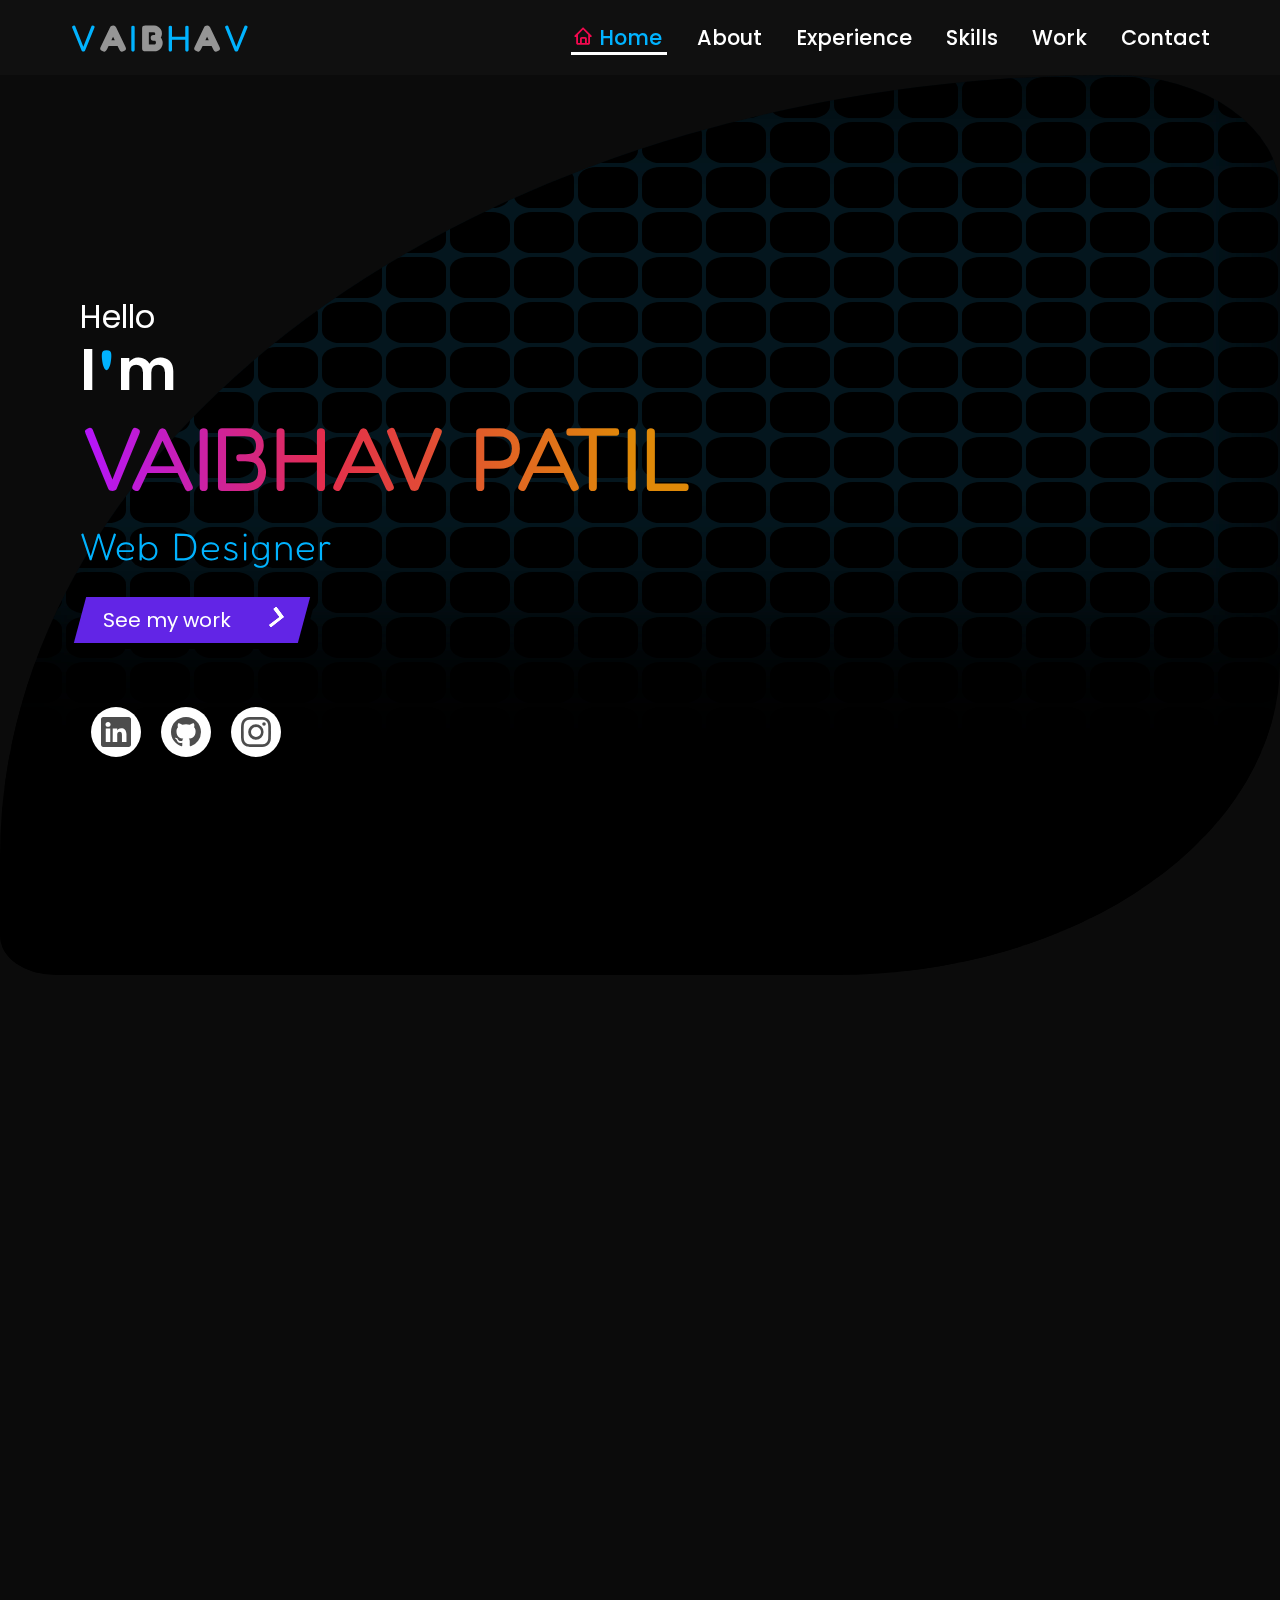
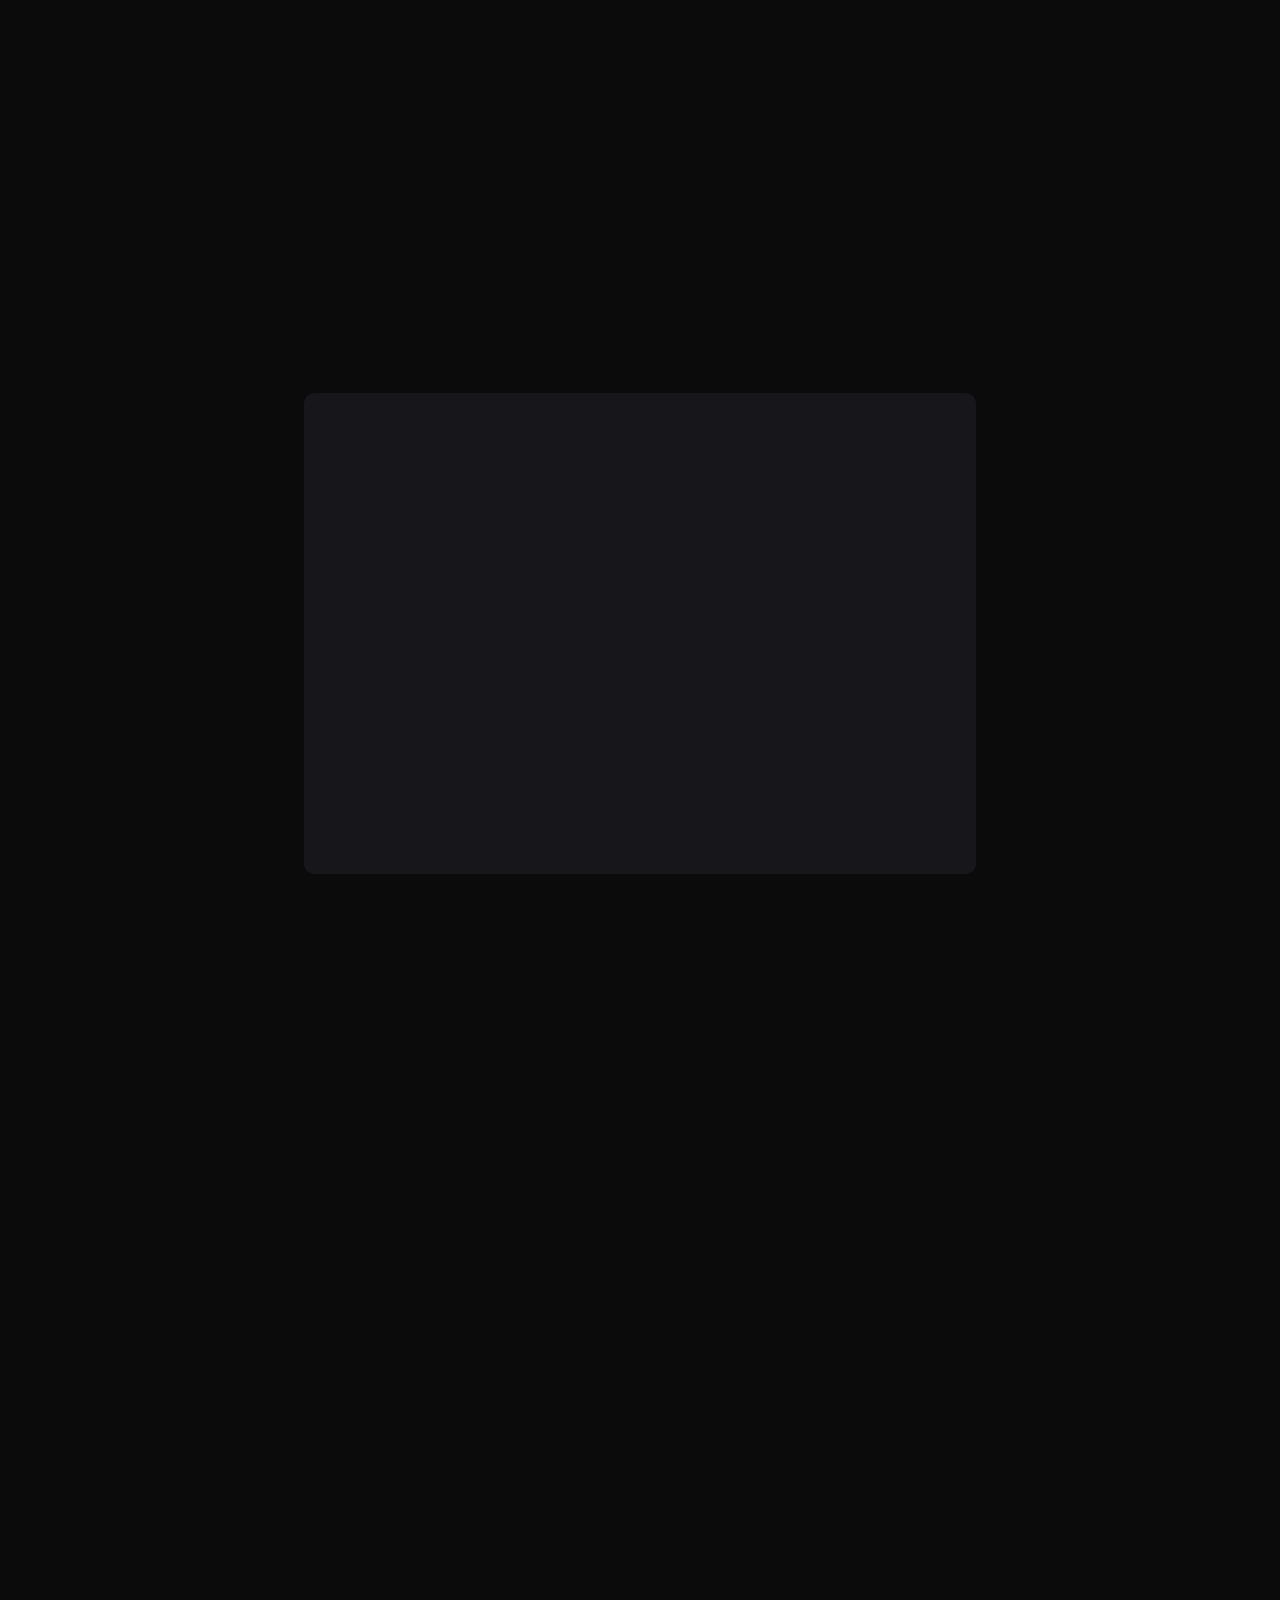
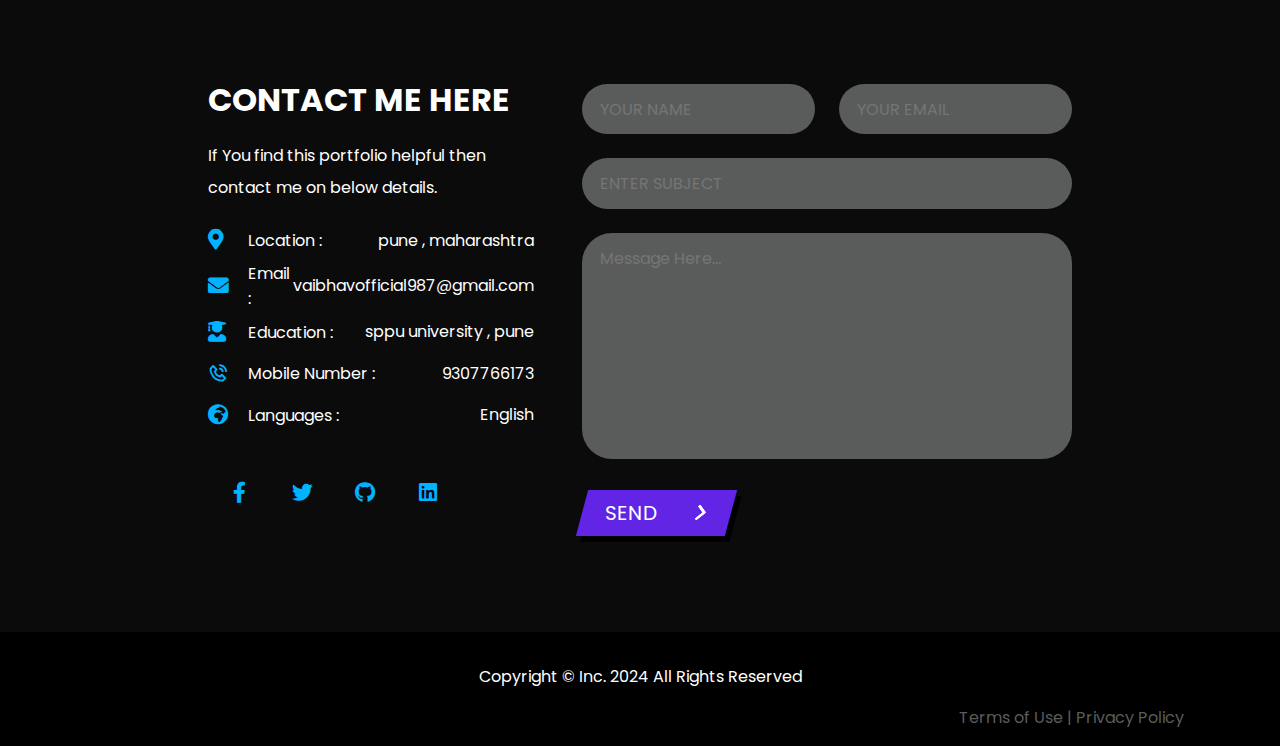
==== commit 436fd7d7: "Button" ====
--- a/index.html
+++ b/index.html
@@ -66,22 +66,122 @@
           <h3 style="color: #ffb805">Software Developer</h3>
         </div>
 
-        <a href="#work" class="btn">See My Work</a>
-        <div class="media-icons">
-          <a href="https://m.facebook.com/?_rdr"
-            ><i class="fab fa-facebook-square"></i
-          ></a>
-          <a
-            href="https://www.instagram.com/vaibhavpatil_2112/?igshid=8igddvkkgarg"
-            ><i class="fab fa-instagram"></i
-          ></a>
-          <a href="https://x.com/Vaibhav71578622?s=08"
-            ><i class="fab fa-twitter"></i
-          ></a>
-          <a href="https://www.linkedin.com/in/vaibhav-patil-/"
-            ><i class="fab fa-linkedin"></i
-          ></a>
-        </div>
+        <!-- <a href="#work" class="btn">See My Work</a> -->
+        <a href="#work" class="btn">
+          <button class="cta">
+            <span class="span">See my work</span>
+            <span class="second">
+              <svg
+                xmlns:xlink="http://www.w3.org/1999/xlink"
+                xmlns="http://www.w3.org/2000/svg"
+                version="1.1"
+                viewBox="0 0 66 43"
+                height="20px"
+                width="50px"
+              >
+                <g
+                  fill-rule="evenodd"
+                  fill="none"
+                  stroke-width="1"
+                  stroke="none"
+                  id="arrow"
+                >
+                  <path
+                    fill="#FFFFFF"
+                    d="M40.1543933,3.89485454 L43.9763149,0.139296592 C44.1708311,-0.0518420739 44.4826329,-0.0518571125 44.6771675,0.139262789 L65.6916134,20.7848311 C66.0855801,21.1718824 66.0911863,21.8050225 65.704135,22.1989893 C65.7000188,22.2031791 65.6958657,22.2073326 65.6916762,22.2114492 L44.677098,42.8607841 C44.4825957,43.0519059 44.1708242,43.0519358 43.9762853,42.8608513 L40.1545186,39.1069479 C39.9575152,38.9134427 39.9546793,38.5968729 40.1481845,38.3998695 C40.1502893,38.3977268 40.1524132,38.395603 40.1545562,38.3934985 L56.9937789,21.8567812 C57.1908028,21.6632968 57.193672,21.3467273 57.0001876,21.1497035 C56.9980647,21.1475418 56.9959223,21.1453995 56.9937605,21.1432767 L40.1545208,4.60825197 C39.9574869,4.41477773 39.9546013,4.09820839 40.1480756,3.90117456 C40.1501626,3.89904911 40.1522686,3.89694235 40.1543933,3.89485454 Z"
+                    class="one"
+                  ></path>
+                  <path
+                    fill="#FFFFFF"
+                    d="M20.1543933,3.89485454 L23.9763149,0.139296592 C24.1708311,-0.0518420739 24.4826329,-0.0518571125 24.6771675,0.139262789 L45.6916134,20.7848311 C46.0855801,21.1718824 46.0911863,21.8050225 45.704135,22.1989893 C45.7000188,22.2031791 45.6958657,22.2073326 45.6916762,22.2114492 L24.677098,42.8607841 C24.4825957,43.0519059 24.1708242,43.0519358 23.9762853,42.8608513 L20.1545186,39.1069479 C19.9575152,38.9134427 19.9546793,38.5968729 20.1481845,38.3998695 C20.1502893,38.3977268 20.1524132,38.395603 20.1545562,38.3934985 L36.9937789,21.8567812 C37.1908028,21.6632968 37.193672,21.3467273 37.0001876,21.1497035 C36.9980647,21.1475418 36.9959223,21.1453995 36.9937605,21.1432767 L20.1545208,4.60825197 C19.9574869,4.41477773 19.9546013,4.09820839 20.1480756,3.90117456 C20.1501626,3.89904911 20.1522686,3.89694235 20.1543933,3.89485454 Z"
+                    class="two"
+                  ></path>
+                  <path
+                    fill="#FFFFFF"
+                    d="M0.154393339,3.89485454 L3.97631488,0.139296592 C4.17083111,-0.0518420739 4.48263286,-0.0518571125 4.67716753,0.139262789 L25.6916134,20.7848311 C26.0855801,21.1718824 26.0911863,21.8050225 25.704135,22.1989893 C25.7000188,22.2031791 25.6958657,22.2073326 25.6916762,22.2114492 L4.67709797,42.8607841 C4.48259567,43.0519059 4.17082418,43.0519358 3.97628526,42.8608513 L0.154518591,39.1069479 C-0.0424848215,38.9134427 -0.0453206733,38.5968729 0.148184538,38.3998695 C0.150289256,38.3977268 0.152413239,38.395603 0.154556228,38.3934985 L16.9937789,21.8567812 C17.1908028,21.6632968 17.193672,21.3467273 17.0001876,21.1497035 C16.9980647,21.1475418 16.9959223,21.1453995 16.9937605,21.1432767 L0.15452076,4.60825197 C-0.0425130651,4.41477773 -0.0453986756,4.09820839 0.148075568,3.90117456 C0.150162624,3.89904911 0.152268631,3.89694235 0.154393339,3.89485454 Z"
+                    class="three"
+                  ></path>
+                </g>
+              </svg>
+            </span>
+          </button>
+        </a>
+        <!--  -->
+        
+        <ul class="example-2">
+          <li class="icon-content">
+            <a
+              href="https://www.linkedin.com/in/vaibhav-patil-/"
+              aria-label="LinkedIn"
+              data-social="linkedin"
+            >
+              <div class="filled"></div>
+              <svg
+                xmlns="http://www.w3.org/2000/svg"
+                width="16"
+                height="16"
+                fill="currentColor"
+                class="bi bi-linkedin"
+                viewBox="0 0 16 16"
+                xml:space="preserve"
+              >
+                <path
+                  d="M0 1.146C0 .513.526 0 1.175 0h13.65C15.474 0 16 .513 16 1.146v13.708c0 .633-.526 1.146-1.175 1.146H1.175C.526 16 0 15.487 0 14.854zm4.943 12.248V6.169H2.542v7.225zm-1.2-8.212c.837 0 1.358-.554 1.358-1.248-.015-.709-.52-1.248-1.342-1.248S2.4 3.226 2.4 3.934c0 .694.521 1.248 1.327 1.248zm4.908 8.212V9.359c0-.216.016-.432.08-.586.173-.431.568-.878 1.232-.878.869 0 1.216.662 1.216 1.634v3.865h2.401V9.25c0-2.22-1.184-3.252-2.764-3.252-1.274 0-1.845.7-2.165 1.193v.025h-.016l.016-.025V6.169h-2.4c.03.678 0 7.225 0 7.225z"
+                  fill="currentColor"
+                ></path>
+              </svg>
+            </a>
+            <div class="tooltip">LinkedIn</div>
+          </li>
+          <li class="icon-content">
+            <a
+              href="https://github.com/vaibhavpatil2112"
+              aria-label="GitHub"
+              data-social="github"
+            >
+              <div class="filled"></div>
+              <svg
+                xmlns="http://www.w3.org/2000/svg"
+                width="16"
+                height="16"
+                fill="currentColor"
+                class="bi bi-github"
+                viewBox="0 0 16 16"
+                xml:space="preserve"
+              >
+                <path
+                  d="M8 0C3.58 0 0 3.58 0 8c0 3.54 2.29 6.53 5.47 7.59.4.07.55-.17.55-.38 0-.19-.01-.82-.01-1.49-2.01.37-2.53-.49-2.69-.94-.09-.23-.48-.94-.82-1.13-.28-.15-.68-.52-.01-.53.63-.01 1.08.58 1.23.82.72 1.21 1.87.87 2.33.66.07-.52.28-.87.51-1.07-1.78-.2-3.64-.89-3.64-3.95 0-.87.31-1.59.82-2.15-.08-.2-.36-1.02.08-2.12 0 0 .67-.21 2.2.82.64-.18 1.32-.27 2-.27s1.36.09 2 .27c1.53-1.04 2.2-.82 2.2-.82.44 1.1.16 1.92.08 2.12.51.56.82 1.27.82 2.15 0 3.07-1.87 3.75-3.65 3.95.29.25.54.73.54 1.48 0 1.07-.01 1.93-.01 2.2 0 .21.15.46.55.38A8.01 8.01 0 0 0 16 8c0-4.42-3.58-8-8-8"
+                  fill="currentColor"
+                ></path>
+              </svg>
+            </a>
+            <div class="tooltip">GitHub</div>
+          </li>
+          <li class="icon-content">
+            <a
+              href="https://www.instagram.com/vaibhavpatil_2112/?igshid=8igddvkkgarg"
+              aria-label="Instagram"
+              data-social="instagram"
+            >
+              <div class="filled"></div>
+              <svg
+                xmlns="http://www.w3.org/2000/svg"
+                width="16"
+                height="16"
+                fill="currentColor"
+                class="bi bi-instagram"
+                viewBox="0 0 16 16"
+                xml:space="preserve"
+              >
+                <path
+                  d="M8 0C5.829 0 5.556.01 4.703.048 3.85.088 3.269.222 2.76.42a3.9 3.9 0 0 0-1.417.923A3.9 3.9 0 0 0 .42 2.76C.222 3.268.087 3.85.048 4.7.01 5.555 0 5.827 0 8.001c0 2.172.01 2.444.048 3.297.04.852.174 1.433.372 1.942.205.526.478.972.923 1.417.444.445.89.719 1.416.923.51.198 1.09.333 1.942.372C5.555 15.99 5.827 16 8 16s2.444-.01 3.298-.048c.851-.04 1.434-.174 1.943-.372a3.9 3.9 0 0 0 1.416-.923c.445-.445.718-.891.923-1.417.197-.509.332-1.09.372-1.942C15.99 10.445 16 10.173 16 8s-.01-2.445-.048-3.299c-.04-.851-.175-1.433-.372-1.941a3.9 3.9 0 0 0-.923-1.417A3.9 3.9 0 0 0 13.24.42c-.51-.198-1.092-.333-1.943-.372C10.443.01 10.172 0 7.998 0zm-.717 1.442h.718c2.136 0 2.389.007 3.232.046.78.035 1.204.166 1.486.275.373.145.64.319.92.599s.453.546.598.92c.11.281.24.705.275 1.485.039.843.047 1.096.047 3.231s-.008 2.389-.047 3.232c-.035.78-.166 1.203-.275 1.485a2.5 2.5 0 0 1-.599.919c-.28.28-.546.453-.92.598-.28.11-.704.24-1.485.276-.843.038-1.096.047-3.232.047s-2.39-.009-3.233-.047c-.78-.036-1.203-.166-1.485-.276a2.5 2.5 0 0 1-.92-.598 2.5 2.5 0 0 1-.6-.92c-.109-.281-.24-.705-.275-1.485-.038-.843-.046-1.096-.046-3.233s.008-2.388.046-3.231c.036-.78.166-1.204.276-1.486.145-.373.319-.64.599-.92s.546-.453.92-.598c.282-.11.705-.24 1.485-.276.738-.034 1.024-.044 2.515-.045zm4.988 1.328a.96.96 0 1 0 0 1.92.96.96 0 0 0 0-1.92m-4.27 1.122a4.109 4.109 0 1 0 0 8.217 4.109 4.109 0 0 0 0-8.217m0 1.441a2.667 2.667 0 1 1 0 5.334 2.667 2.667 0 0 1 0-5.334"
+                  fill="currentColor"
+                ></path>
+              </svg>
+            </a>
+            <div class="tooltip">Instagram</div>
+          </li>
+        </ul>
       </div>
     </section>
 
@@ -120,11 +220,84 @@
               <a href="cv/Research paper.pdf"> Click to view</a>
             </p>
             <div>
-              <a href="cv/Vaibhav Patil..pdf" download class="btn"
-                >Download CV</a
-              >
-              <a href="cv/Vaibhav Patil..pdf" class="btn">View CV</a>
-              <a href="#contact" class="btn">Hire me</a>
+              <a href="cv/Vaibhav Patil..pdf" class="btn">
+                <button class="cta">
+                  <span class="span">Download CV</span>
+                  <span class="second">
+                    <svg
+                      xmlns:xlink="http://www.w3.org/1999/xlink"
+                      xmlns="http://www.w3.org/2000/svg"
+                      version="1.1"
+                      viewBox="0 0 66 43"
+                      height="20px"
+                      width="50px"
+                    >
+                      <g
+                        fill-rule="evenodd"
+                        fill="none"
+                        stroke-width="1"
+                        stroke="none"
+                        id="arrow"
+                      >
+                        <path
+                          fill="#FFFFFF"
+                          d="M40.1543933,3.89485454 L43.9763149,0.139296592 C44.1708311,-0.0518420739 44.4826329,-0.0518571125 44.6771675,0.139262789 L65.6916134,20.7848311 C66.0855801,21.1718824 66.0911863,21.8050225 65.704135,22.1989893 C65.7000188,22.2031791 65.6958657,22.2073326 65.6916762,22.2114492 L44.677098,42.8607841 C44.4825957,43.0519059 44.1708242,43.0519358 43.9762853,42.8608513 L40.1545186,39.1069479 C39.9575152,38.9134427 39.9546793,38.5968729 40.1481845,38.3998695 C40.1502893,38.3977268 40.1524132,38.395603 40.1545562,38.3934985 L56.9937789,21.8567812 C57.1908028,21.6632968 57.193672,21.3467273 57.0001876,21.1497035 C56.9980647,21.1475418 56.9959223,21.1453995 56.9937605,21.1432767 L40.1545208,4.60825197 C39.9574869,4.41477773 39.9546013,4.09820839 40.1480756,3.90117456 C40.1501626,3.89904911 40.1522686,3.89694235 40.1543933,3.89485454 Z"
+                          class="one"
+                        ></path>
+                        <path
+                          fill="#FFFFFF"
+                          d="M20.1543933,3.89485454 L23.9763149,0.139296592 C24.1708311,-0.0518420739 24.4826329,-0.0518571125 24.6771675,0.139262789 L45.6916134,20.7848311 C46.0855801,21.1718824 46.0911863,21.8050225 45.704135,22.1989893 C45.7000188,22.2031791 45.6958657,22.2073326 45.6916762,22.2114492 L24.677098,42.8607841 C24.4825957,43.0519059 24.1708242,43.0519358 23.9762853,42.8608513 L20.1545186,39.1069479 C19.9575152,38.9134427 19.9546793,38.5968729 20.1481845,38.3998695 C20.1502893,38.3977268 20.1524132,38.395603 20.1545562,38.3934985 L36.9937789,21.8567812 C37.1908028,21.6632968 37.193672,21.3467273 37.0001876,21.1497035 C36.9980647,21.1475418 36.9959223,21.1453995 36.9937605,21.1432767 L20.1545208,4.60825197 C19.9574869,4.41477773 19.9546013,4.09820839 20.1480756,3.90117456 C20.1501626,3.89904911 20.1522686,3.89694235 20.1543933,3.89485454 Z"
+                          class="two"
+                        ></path>
+                        <path
+                          fill="#FFFFFF"
+                          d="M0.154393339,3.89485454 L3.97631488,0.139296592 C4.17083111,-0.0518420739 4.48263286,-0.0518571125 4.67716753,0.139262789 L25.6916134,20.7848311 C26.0855801,21.1718824 26.0911863,21.8050225 25.704135,22.1989893 C25.7000188,22.2031791 25.6958657,22.2073326 25.6916762,22.2114492 L4.67709797,42.8607841 C4.48259567,43.0519059 4.17082418,43.0519358 3.97628526,42.8608513 L0.154518591,39.1069479 C-0.0424848215,38.9134427 -0.0453206733,38.5968729 0.148184538,38.3998695 C0.150289256,38.3977268 0.152413239,38.395603 0.154556228,38.3934985 L16.9937789,21.8567812 C17.1908028,21.6632968 17.193672,21.3467273 17.0001876,21.1497035 C16.9980647,21.1475418 16.9959223,21.1453995 16.9937605,21.1432767 L0.15452076,4.60825197 C-0.0425130651,4.41477773 -0.0453986756,4.09820839 0.148075568,3.90117456 C0.150162624,3.89904911 0.152268631,3.89694235 0.154393339,3.89485454 Z"
+                          class="three"
+                        ></path>
+                      </g>
+                    </svg>
+                  </span>
+                </button>
+              </a>
+              <a href="#contact" class="btn">
+                <button class="cta">
+                  <span class="span"> Hire me</span>
+                  <span class="second">
+                    <svg
+                      xmlns:xlink="http://www.w3.org/1999/xlink"
+                      xmlns="http://www.w3.org/2000/svg"
+                      version="1.1"
+                      viewBox="0 0 66 43"
+                      height="15px"
+                      width="40px"
+                    >
+                      <g
+                        fill-rule="evenodd"
+                        fill="none"
+                        stroke-width="1"
+                        stroke="none"
+                        id="arrow"
+                      >
+                        <path
+                          fill="#FFFFFF"
+                          d="M40.1543933,3.89485454 L43.9763149,0.139296592 C44.1708311,-0.0518420739 44.4826329,-0.0518571125 44.6771675,0.139262789 L65.6916134,20.7848311 C66.0855801,21.1718824 66.0911863,21.8050225 65.704135,22.1989893 C65.7000188,22.2031791 65.6958657,22.2073326 65.6916762,22.2114492 L44.677098,42.8607841 C44.4825957,43.0519059 44.1708242,43.0519358 43.9762853,42.8608513 L40.1545186,39.1069479 C39.9575152,38.9134427 39.9546793,38.5968729 40.1481845,38.3998695 C40.1502893,38.3977268 40.1524132,38.395603 40.1545562,38.3934985 L56.9937789,21.8567812 C57.1908028,21.6632968 57.193672,21.3467273 57.0001876,21.1497035 C56.9980647,21.1475418 56.9959223,21.1453995 56.9937605,21.1432767 L40.1545208,4.60825197 C39.9574869,4.41477773 39.9546013,4.09820839 40.1480756,3.90117456 C40.1501626,3.89904911 40.1522686,3.89694235 40.1543933,3.89485454 Z"
+                          class="one"
+                        ></path>
+                        <path
+                          fill="#FFFFFF"
+                          d="M20.1543933,3.89485454 L23.9763149,0.139296592 C24.1708311,-0.0518420739 24.4826329,-0.0518571125 24.6771675,0.139262789 L45.6916134,20.7848311 C46.0855801,21.1718824 46.0911863,21.8050225 45.704135,22.1989893 C45.7000188,22.2031791 45.6958657,22.2073326 45.6916762,22.2114492 L24.677098,42.8607841 C24.4825957,43.0519059 24.1708242,43.0519358 23.9762853,42.8608513 L20.1545186,39.1069479 C19.9575152,38.9134427 19.9546793,38.5968729 20.1481845,38.3998695 C20.1502893,38.3977268 20.1524132,38.395603 20.1545562,38.3934985 L36.9937789,21.8567812 C37.1908028,21.6632968 37.193672,21.3467273 37.0001876,21.1497035 C36.9980647,21.1475418 36.9959223,21.1453995 36.9937605,21.1432767 L20.1545208,4.60825197 C19.9574869,4.41477773 19.9546013,4.09820839 20.1480756,3.90117456 C20.1501626,3.89904911 20.1522686,3.89694235 20.1543933,3.89485454 Z"
+                          class="two"
+                        ></path>
+                        <path
+                          fill="#FFFFFF"
+                          d="M0.154393339,3.89485454 L3.97631488,0.139296592 C4.17083111,-0.0518420739 4.48263286,-0.0518571125 4.67716753,0.139262789 L25.6916134,20.7848311 C26.0855801,21.1718824 26.0911863,21.8050225 25.704135,22.1989893 C25.7000188,22.2031791 25.6958657,22.2073326 25.6916762,22.2114492 L4.67709797,42.8607841 C4.48259567,43.0519059 4.17082418,43.0519358 3.97628526,42.8608513 L0.154518591,39.1069479 C-0.0424848215,38.9134427 -0.0453206733,38.5968729 0.148184538,38.3998695 C0.150289256,38.3977268 0.152413239,38.395603 0.154556228,38.3934985 L16.9937789,21.8567812 C17.1908028,21.6632968 17.193672,21.3467273 17.0001876,21.1497035 C16.9980647,21.1475418 16.9959223,21.1453995 16.9937605,21.1432767 L0.15452076,4.60825197 C-0.0425130651,4.41477773 -0.0453986756,4.09820839 0.148075568,3.90117456 C0.150162624,3.89904911 0.152268631,3.89694235 0.154393339,3.89485454 Z"
+                          class="three"
+                        ></path>
+                      </g>
+                    </svg>
+                  </span>
+                </button>
+              </a>
             </div>
           </div>
           <div class="reveal about-info">
@@ -1049,12 +1222,46 @@
                   placeholder="Message Here..."
                 ></textarea>
               </div>
-              <button
-                style="width: 200px; border: 0; cursor: pointer"
-                class="btn"
-              >
-                SEND
-              </button>
+
+              <a href="#" class="btn">
+                <button class="cta">
+                  <span class="span">SEND</span>
+                  <span class="second">
+                    <svg
+                      xmlns:xlink="http://www.w3.org/1999/xlink"
+                      xmlns="http://www.w3.org/2000/svg"
+                      version="1.1"
+                      viewBox="0 0 66 43"
+                      height="15px"
+                      width="40px"
+                    >
+                      <g
+                        fill-rule="evenodd"
+                        fill="none"
+                        stroke-width="1"
+                        stroke="none"
+                        id="arrow"
+                      >
+                        <path
+                          fill="#FFFFFF"
+                          d="M40.1543933,3.89485454 L43.9763149,0.139296592 C44.1708311,-0.0518420739 44.4826329,-0.0518571125 44.6771675,0.139262789 L65.6916134,20.7848311 C66.0855801,21.1718824 66.0911863,21.8050225 65.704135,22.1989893 C65.7000188,22.2031791 65.6958657,22.2073326 65.6916762,22.2114492 L44.677098,42.8607841 C44.4825957,43.0519059 44.1708242,43.0519358 43.9762853,42.8608513 L40.1545186,39.1069479 C39.9575152,38.9134427 39.9546793,38.5968729 40.1481845,38.3998695 C40.1502893,38.3977268 40.1524132,38.395603 40.1545562,38.3934985 L56.9937789,21.8567812 C57.1908028,21.6632968 57.193672,21.3467273 57.0001876,21.1497035 C56.9980647,21.1475418 56.9959223,21.1453995 56.9937605,21.1432767 L40.1545208,4.60825197 C39.9574869,4.41477773 39.9546013,4.09820839 40.1480756,3.90117456 C40.1501626,3.89904911 40.1522686,3.89694235 40.1543933,3.89485454 Z"
+                          class="one"
+                        ></path>
+                        <path
+                          fill="#FFFFFF"
+                          d="M20.1543933,3.89485454 L23.9763149,0.139296592 C24.1708311,-0.0518420739 24.4826329,-0.0518571125 24.6771675,0.139262789 L45.6916134,20.7848311 C46.0855801,21.1718824 46.0911863,21.8050225 45.704135,22.1989893 C45.7000188,22.2031791 45.6958657,22.2073326 45.6916762,22.2114492 L24.677098,42.8607841 C24.4825957,43.0519059 24.1708242,43.0519358 23.9762853,42.8608513 L20.1545186,39.1069479 C19.9575152,38.9134427 19.9546793,38.5968729 20.1481845,38.3998695 C20.1502893,38.3977268 20.1524132,38.395603 20.1545562,38.3934985 L36.9937789,21.8567812 C37.1908028,21.6632968 37.193672,21.3467273 37.0001876,21.1497035 C36.9980647,21.1475418 36.9959223,21.1453995 36.9937605,21.1432767 L20.1545208,4.60825197 C19.9574869,4.41477773 19.9546013,4.09820839 20.1480756,3.90117456 C20.1501626,3.89904911 20.1522686,3.89694235 20.1543933,3.89485454 Z"
+                          class="two"
+                        ></path>
+                        <path
+                          fill="#FFFFFF"
+                          d="M0.154393339,3.89485454 L3.97631488,0.139296592 C4.17083111,-0.0518420739 4.48263286,-0.0518571125 4.67716753,0.139262789 L25.6916134,20.7848311 C26.0855801,21.1718824 26.0911863,21.8050225 25.704135,22.1989893 C25.7000188,22.2031791 25.6958657,22.2073326 25.6916762,22.2114492 L4.67709797,42.8607841 C4.48259567,43.0519059 4.17082418,43.0519358 3.97628526,42.8608513 L0.154518591,39.1069479 C-0.0424848215,38.9134427 -0.0453206733,38.5968729 0.148184538,38.3998695 C0.150289256,38.3977268 0.152413239,38.395603 0.154556228,38.3934985 L16.9937789,21.8567812 C17.1908028,21.6632968 17.193672,21.3467273 17.0001876,21.1497035 C16.9980647,21.1475418 16.9959223,21.1453995 16.9937605,21.1432767 L0.15452076,4.60825197 C-0.0425130651,4.41477773 -0.0453986756,4.09820839 0.148075568,3.90117456 C0.150162624,3.89904911 0.152268631,3.89694235 0.154393339,3.89485454 Z"
+                          class="three"
+                        ></path>
+                      </g>
+                    </svg>
+                  </span>
+                </button>
+              </a>
             </form>
           </div>
         </div>
--- a/style.css
+++ b/style.css
@@ -338,56 +338,190 @@
 }
 
 .btn {
-  color: var(--second);
-  background: var(--maincolor);
-  font-size: 1em;
-  width: 200px;
-  font-weight: 800;
-  display: inline-block;
-  padding: 10px 20px;
-  text-transform: uppercase;
   text-decoration: none;
-  letter-spacing: 1px;
-  border-radius: 10px;
-  margin-top: 30px;
-  transition: 0.5s ease;
+}
+.cta {
+  display: flex;
+  padding: 8px 23px;
+  text-decoration: none;
+  font-family: "Poppins", sans-serif;
+  font-size: 20px;
+  color: white;
+  background: #6225e6;
+  transition: 1s;
+  box-shadow: 6px 6px 0 black;
+  transform: skewX(-15deg);
+  border: none;
+  cursor: pointer;
+  margin-top: 1rem;
+}
+
+.cta:focus {
+  outline: none;
+}
+
+.cta:hover {
+  transition: 0.5s;
+  box-shadow: 10px 10px 0 #fbc638;
+}
+
+.cta .second {
+  transition: 0.5s;
+  margin-right: 0px;
+}
+
+.cta:hover .second {
+  transition: 0.5s;
+  margin-right: 45px;
+}
+
+.span {
+  transform: skewX(15deg);
+}
+
+.second {
+  width: 20px;
+  margin-left: 30px;
+  position: relative;
+  top: 12%;
+}
+
+.one {
+  transition: 0.4s;
+  transform: translateX(-60%);
+}
+
+.two {
+  transition: 0.5s;
+  transform: translateX(-30%);
+}
+
+.cta:hover .three {
+  animation: color_anim 1s infinite 0.2s;
+}
+
+.cta:hover .one {
+  transform: translateX(0%);
+  animation: color_anim 1s infinite 0.6s;
+}
+
+.cta:hover .two {
+  transform: translateX(0%);
+  animation: color_anim 1s infinite 0.4s;
+}
+
+@keyframes color_anim {
+  0% {
+    fill: white;
+  }
+
+  50% {
+    fill: #fbc638;
+  }
+
+  100% {
+    fill: white;
+  }
+}
+
+/* --------------------------------------------------------------------------------------------------------------------------- */
+
+ul {
+  list-style: none;
+}
+
+.example-2 {
+  display: flex;
+  justify-content: center;
+  align-items: center;
+  margin-top: 4rem;
+  margin-left: -25rem;
+}
+.example-2 .icon-content {
+  margin: 0 10px;
+  position: relative;
+}
+.example-2 .icon-content .tooltip {
+  position: absolute;
+  top: -30px;
+  left: 50%;
+  transform: translateX(-50%);
+  color: #fff;
+  padding: 6px 10px;
+  border-radius: 5px;
+  opacity: 0;
+  visibility: hidden;
+  font-size: 14px;
+  transition: all 0.3s ease;
+}
+.example-2 .icon-content:hover .tooltip {
+  opacity: 1;
+  visibility: visible;
+  top: -50px;
+}
+.example-2 .icon-content a {
+  position: relative;
   overflow: hidden;
-  position: relative;
-  text-align: center;
-}
-.btn::before {
-  content: "";
+  display: flex;
+  justify-content: center;
+  align-items: center;
+  width: 50px;
+  height: 50px;
+  border-radius: 50%;
+  color: #4d4d4d;
+  background-color: #fff;
+  transition: all 0.3s ease-in-out;
+}
+.example-2 .icon-content a:hover {
+  box-shadow: 3px 2px 45px 0px rgb(0 0 0 / 12%);
+}
+.example-2 .icon-content a svg {
+  position: relative;
+  z-index: 1;
+  width: 30px;
+  height: 30px;
+}
+.example-2 .icon-content a:hover {
+  color: white;
+}
+.example-2 .icon-content a .filled {
   position: absolute;
-  top: 0;
+  top: auto;
+  bottom: 0;
   left: 0;
-  height: 70%;
-  width: 100%;
-  background: var(--bgcolor);
-  transform: translateX(-100%) rotate(45deg);
-  transition: 0.5s ease;
-}
-.btn:hover::before {
-  transform: translateX(100%) rotate(45deg);
-}
-
-.btn:hover {
-  background: var(--bgcolor2);
-  color: var(--bgcolor);
-}
-
-.media-icons {
-  margin-top: 50px;
-}
-
-.media-icons a {
-  color: var(--text-color);
-  font-size: 2em;
-  margin-right: 40px;
-}
-
-.media-icons a i:hover {
-  color: var(--maincolor);
-  transition: 0.5s ease;
+  width: 100%;
+  height: 0;
+  background-color: #000;
+  transition: all 0.3s ease-in-out;
+}
+.example-2 .icon-content a:hover .filled {
+  height: 100%;
+}
+
+.example-2 .icon-content a[data-social="linkedin"] .filled,
+.example-2 .icon-content a[data-social="linkedin"] ~ .tooltip {
+  background-color: #0274b3;
+}
+
+.example-2 .icon-content a[data-social="github"] .filled,
+.example-2 .icon-content a[data-social="github"] ~ .tooltip {
+  background-color: #24262a;
+}
+.example-2 .icon-content a[data-social="instagram"] .filled,
+.example-2 .icon-content a[data-social="instagram"] ~ .tooltip {
+  background: linear-gradient(
+    45deg,
+    #405de6,
+    #5b51db,
+    #b33ab4,
+    #c135b4,
+    #e1306c,
+    #fd1f1f
+  );
+}
+.example-2 .icon-content a[data-social="youtube"] .filled,
+.example-2 .icon-content a[data-social="youtube"] ~ .tooltip {
+  background-color: #ff0000;
 }
 
 /*
@@ -855,6 +989,7 @@
   justify-content: center;
   font-size: 1.3rem;
 }
+
 .contact .right-contact {
   flex: 3;
   margin-left: 3rem;
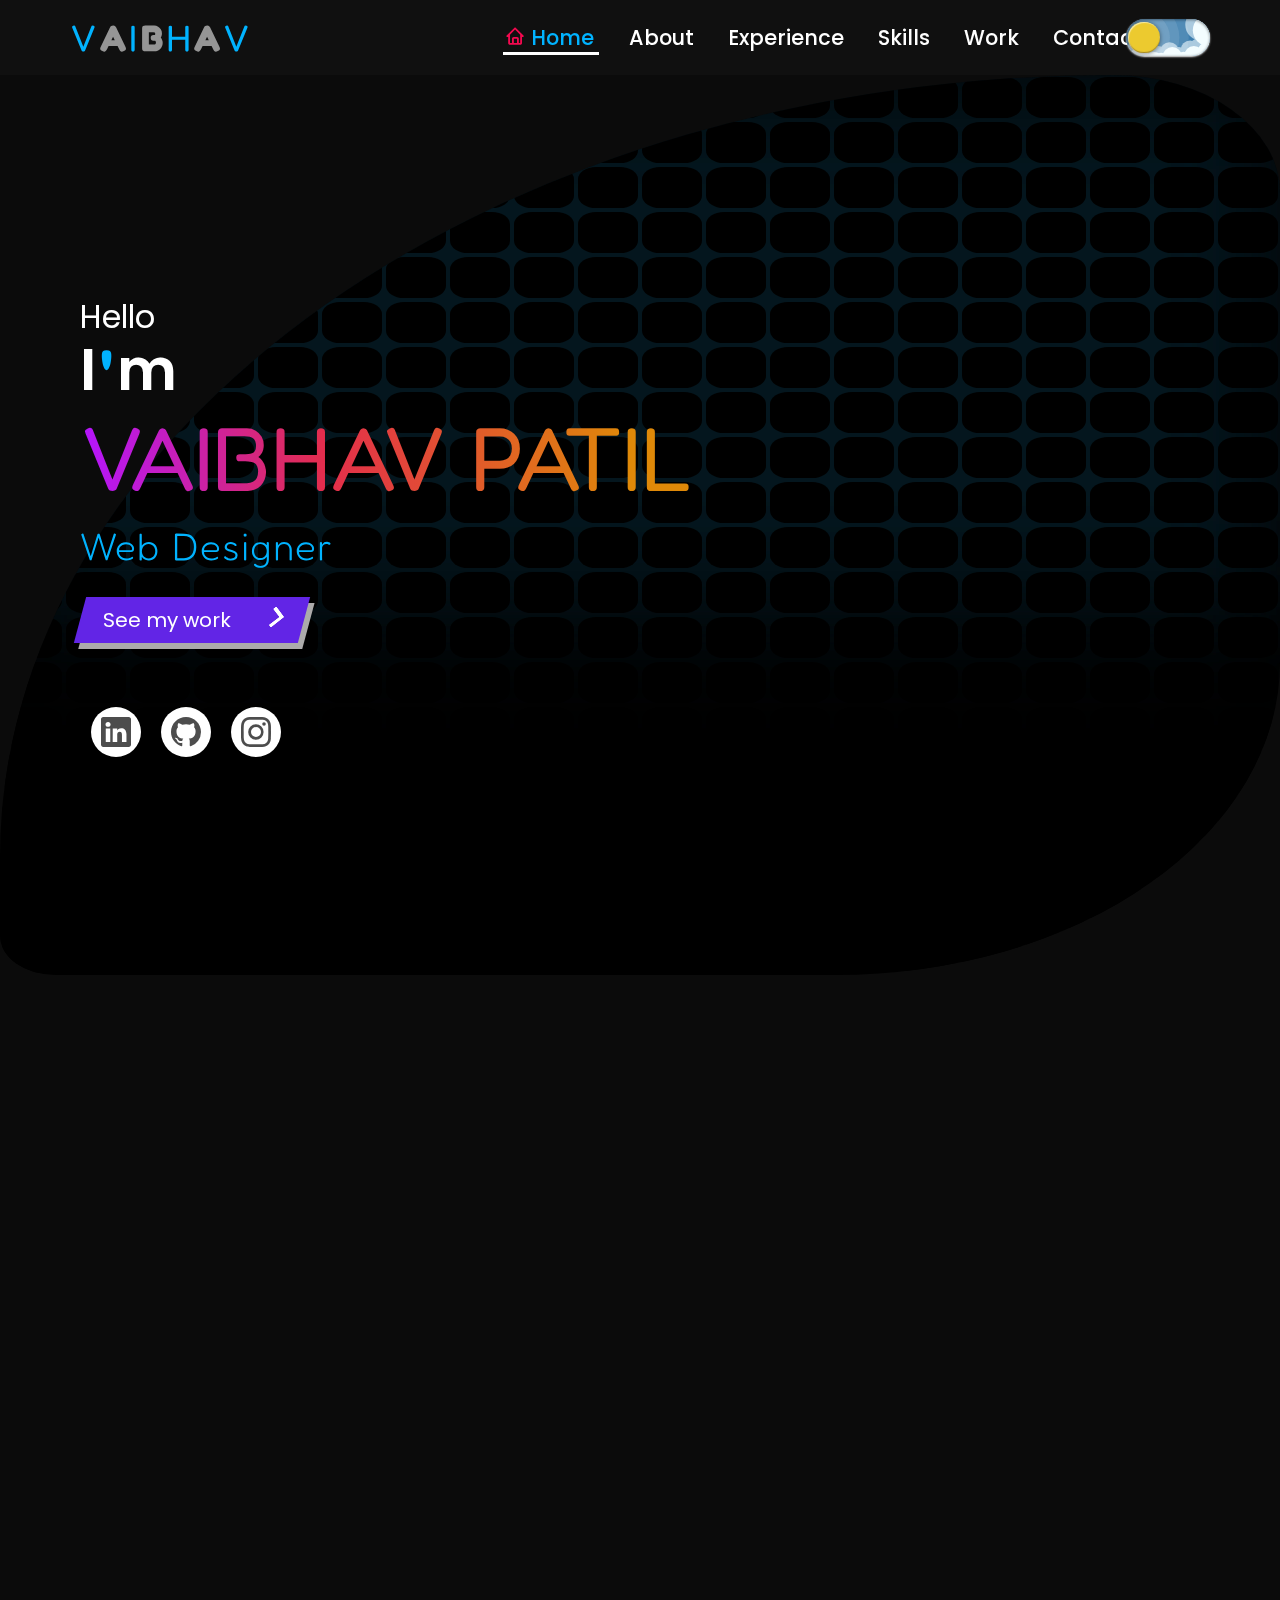
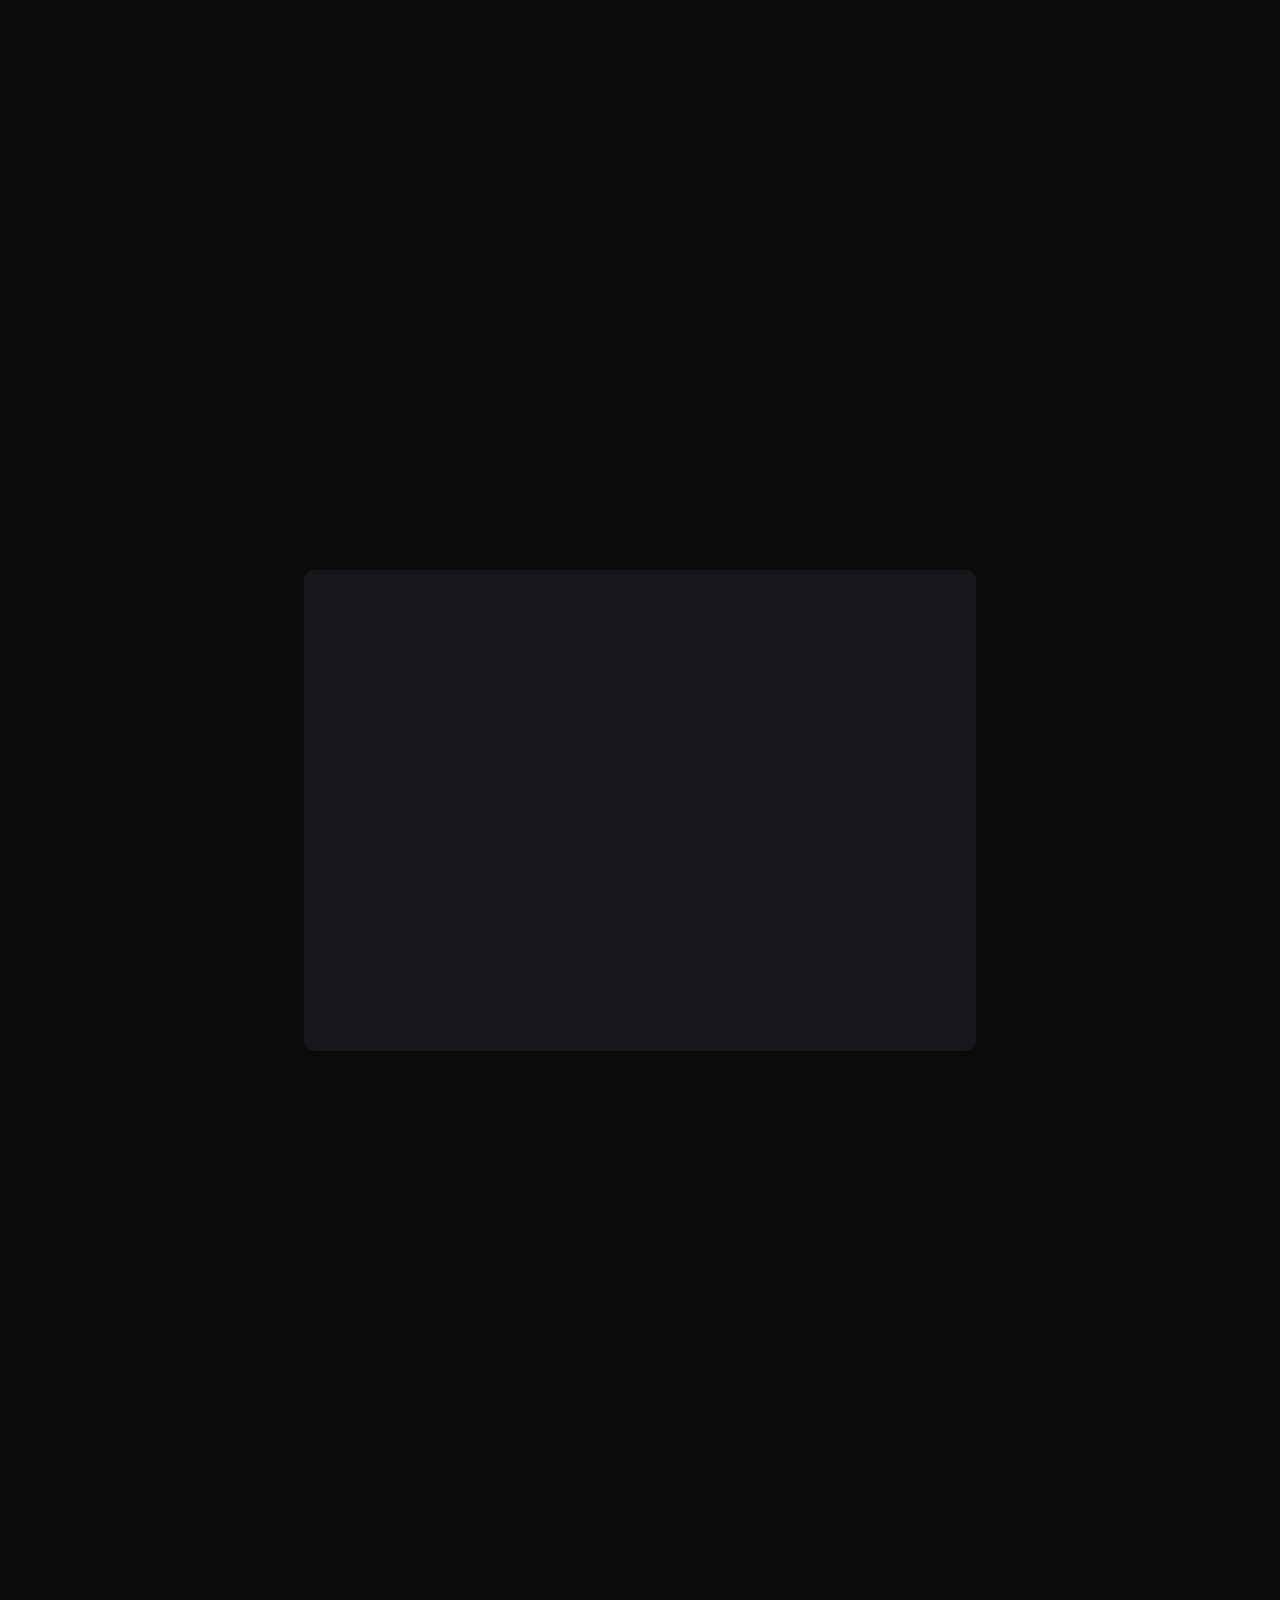
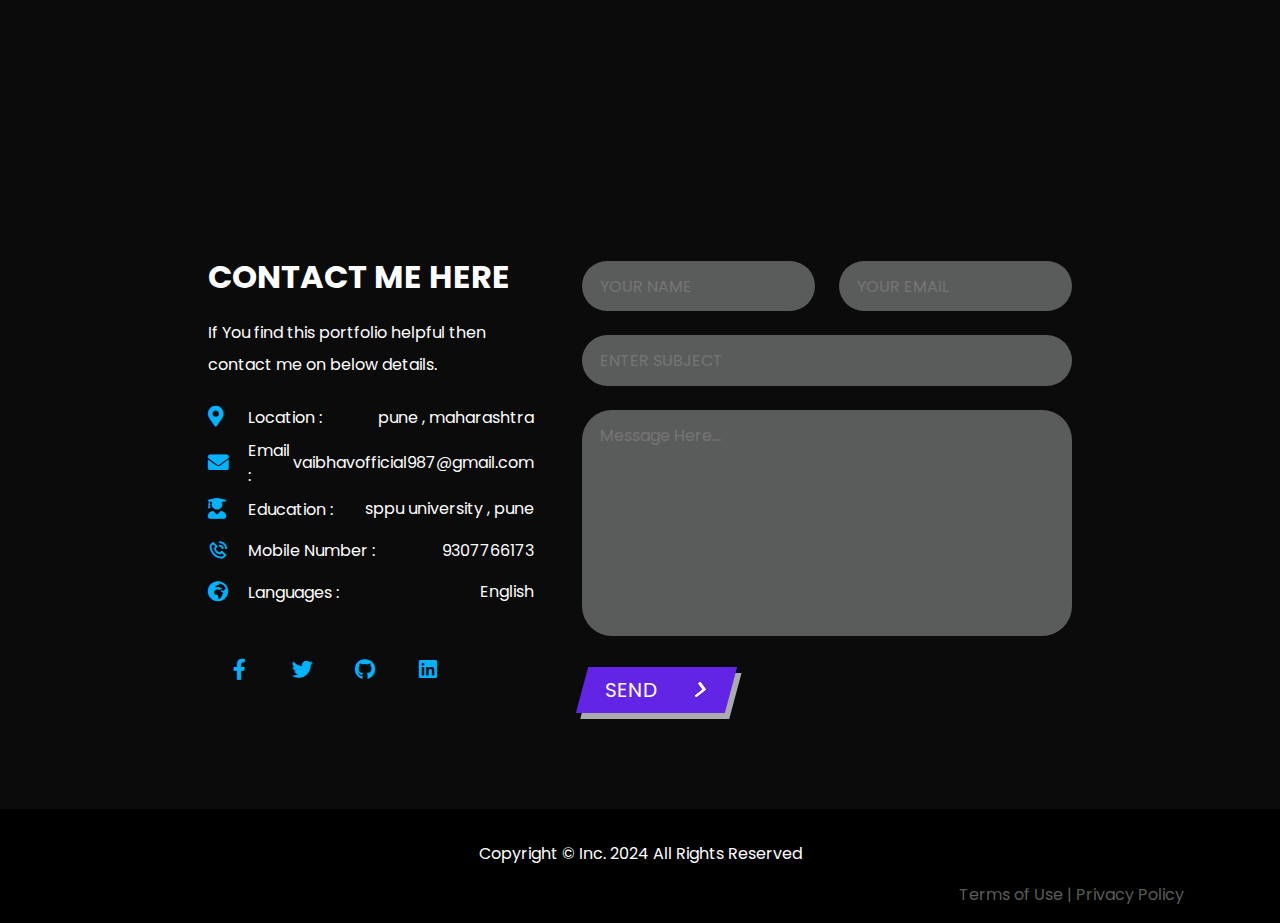
==== commit 0a6da5fe: "BTN" ====
--- a/index.html
+++ b/index.html
@@ -44,7 +44,29 @@
           <a href="#work">Work</a>
           <a href="#contact">Contact</a>
         </div>
+    
+<label class="theme-switch">
+  <input type="checkbox" class="theme-switch__checkbox">
+  <div class="theme-switch__container">
+    <div class="theme-switch__clouds"></div>
+    <div class="theme-switch__stars-container">
+      <svg xmlns="http://www.w3.org/2000/svg" viewBox="0 0 144 55" fill="none">
+        <path fill-rule="evenodd" clip-rule="evenodd" d="M135.831 3.00688C135.055 3.85027 134.111 4.29946 133 4.35447C134.111 4.40947 135.055 4.85867 135.831 5.71123C136.607 6.55462 136.996 7.56303 136.996 8.72727C136.996 7.95722 137.172 7.25134 137.525 6.59129C137.886 5.93124 138.372 5.39954 138.98 5.00535C139.598 4.60199 140.268 4.39114 141 4.35447C139.88 4.2903 138.936 3.85027 138.16 3.00688C137.384 2.16348 136.996 1.16425 136.996 0C136.996 1.16425 136.607 2.16348 135.831 3.00688ZM31 23.3545C32.1114 23.2995 33.0551 22.8503 33.8313 22.0069C34.6075 21.1635 34.9956 20.1642 34.9956 19C34.9956 20.1642 35.3837 21.1635 36.1599 22.0069C36.9361 22.8503 37.8798 23.2903 39 23.3545C38.2679 23.3911 37.5976 23.602 36.9802 24.0053C36.3716 24.3995 35.8864 24.9312 35.5248 25.5913C35.172 26.2513 34.9956 26.9572 34.9956 27.7273C34.9956 26.563 34.6075 25.5546 33.8313 24.7112C33.0551 23.8587 32.1114 23.4095 31 23.3545ZM0 36.3545C1.11136 36.2995 2.05513 35.8503 2.83131 35.0069C3.6075 34.1635 3.99559 33.1642 3.99559 32C3.99559 33.1642 4.38368 34.1635 5.15987 35.0069C5.93605 35.8503 6.87982 36.2903 8 36.3545C7.26792 36.3911 6.59757 36.602 5.98015 37.0053C5.37155 37.3995 4.88644 37.9312 4.52481 38.5913C4.172 39.2513 3.99559 39.9572 3.99559 40.7273C3.99559 39.563 3.6075 38.5546 2.83131 37.7112C2.05513 36.8587 1.11136 36.4095 0 36.3545ZM56.8313 24.0069C56.0551 24.8503 55.1114 25.2995 54 25.3545C55.1114 25.4095 56.0551 25.8587 56.8313 26.7112C57.6075 27.5546 57.9956 28.563 57.9956 29.7273C57.9956 28.9572 58.172 28.2513 58.5248 27.5913C58.8864 26.9312 59.3716 26.3995 59.9802 26.0053C60.5976 25.602 61.2679 25.3911 62 25.3545C60.8798 25.2903 59.9361 24.8503 59.1599 24.0069C58.3837 23.1635 57.9956 22.1642 57.9956 21C57.9956 22.1642 57.6075 23.1635 56.8313 24.0069ZM81 25.3545C82.1114 25.2995 83.0551 24.8503 83.8313 24.0069C84.6075 23.1635 84.9956 22.1642 84.9956 21C84.9956 22.1642 85.3837 23.1635 86.1599 24.0069C86.9361 24.8503 87.8798 25.2903 89 25.3545C88.2679 25.3911 87.5976 25.602 86.9802 26.0053C86.3716 26.3995 85.8864 26.9312 85.5248 27.5913C85.172 28.2513 84.9956 28.9572 84.9956 29.7273C84.9956 28.563 84.6075 27.5546 83.8313 26.7112C83.0551 25.8587 82.1114 25.4095 81 25.3545ZM136 36.3545C137.111 36.2995 138.055 35.8503 138.831 35.0069C139.607 34.1635 139.996 33.1642 139.996 32C139.996 33.1642 140.384 34.1635 141.16 35.0069C141.936 35.8503 142.88 36.2903 144 36.3545C143.268 36.3911 142.598 36.602 141.98 37.0053C141.372 37.3995 140.886 37.9312 140.525 38.5913C140.172 39.2513 139.996 39.9572 139.996 40.7273C139.996 39.563 139.607 38.5546 138.831 37.7112C138.055 36.8587 137.111 36.4095 136 36.3545ZM101.831 49.0069C101.055 49.8503 100.111 50.2995 99 50.3545C100.111 50.4095 101.055 50.8587 101.831 51.7112C102.607 52.5546 102.996 53.563 102.996 54.7273C102.996 53.9572 103.172 53.2513 103.525 52.5913C103.886 51.9312 104.372 51.3995 104.98 51.0053C105.598 50.602 106.268 50.3911 107 50.3545C105.88 50.2903 104.936 49.8503 104.16 49.0069C103.384 48.1635 102.996 47.1642 102.996 46C102.996 47.1642 102.607 48.1635 101.831 49.0069Z" fill="currentColor"></path>
+      </svg>
+    </div>
+    <div class="theme-switch__circle-container">
+      <div class="theme-switch__sun-moon-container">
+        <div class="theme-switch__moon">
+          <div class="theme-switch__spot"></div>
+          <div class="theme-switch__spot"></div>
+          <div class="theme-switch__spot"></div>
+        </div>
+      </div>
+    </div>
+  </div>
+</label>
       </header>
+      
     </section>
 
     <!-- ====================================================------  main section -------=================================================== -->
@@ -193,9 +215,49 @@
       </div>
       <div class="content">
         <div class="column col-left reveal">
-          <div class="img-card reveal">
+          <!-- <div class="img-card reveal">
             <img src="images/Vaibhav1.jpeg" alt="" />
-          </div>
+          </div> -->
+
+
+          <!-- xxxxxxxxxxxxxxxxxxxxxxxxxxxxxxxxxxxxxxxxxxxxxxxxxxxxxxxxxxxxxxxxxxxxxxxxxxxxxxxxxxxxxxxxxxx  -->
+          <div class="card">
+                  <button class="mail">
+                     <a href="https://mail.google.com/mail/u/3/#inbox?compose=new"> <svg xmlns="https://mail.google.com/mail/u/3/#inbox" width="24" height="24" viewBox="0 0 24 24" fill="none" stroke="currentColor" stroke-width="2" stroke-linecap="round" stroke-linejoin="round" class="lucide lucide-mail"><rect width="20" height="16" x="2" y="4" rx="2"></rect><path d="m22 7-8.97 5.7a1.94 1.94 0 0 1-2.06 0L2 7"></path></svg></a>
+                  </button>
+                  <div class="profile-pic">
+                    <svg xmlns="http://www.w3.org/2000/svg" width="542" height="438">
+                      <rect width="100%" height="0%" fill="black"/>
+                      <image xlink:href="[data-uri]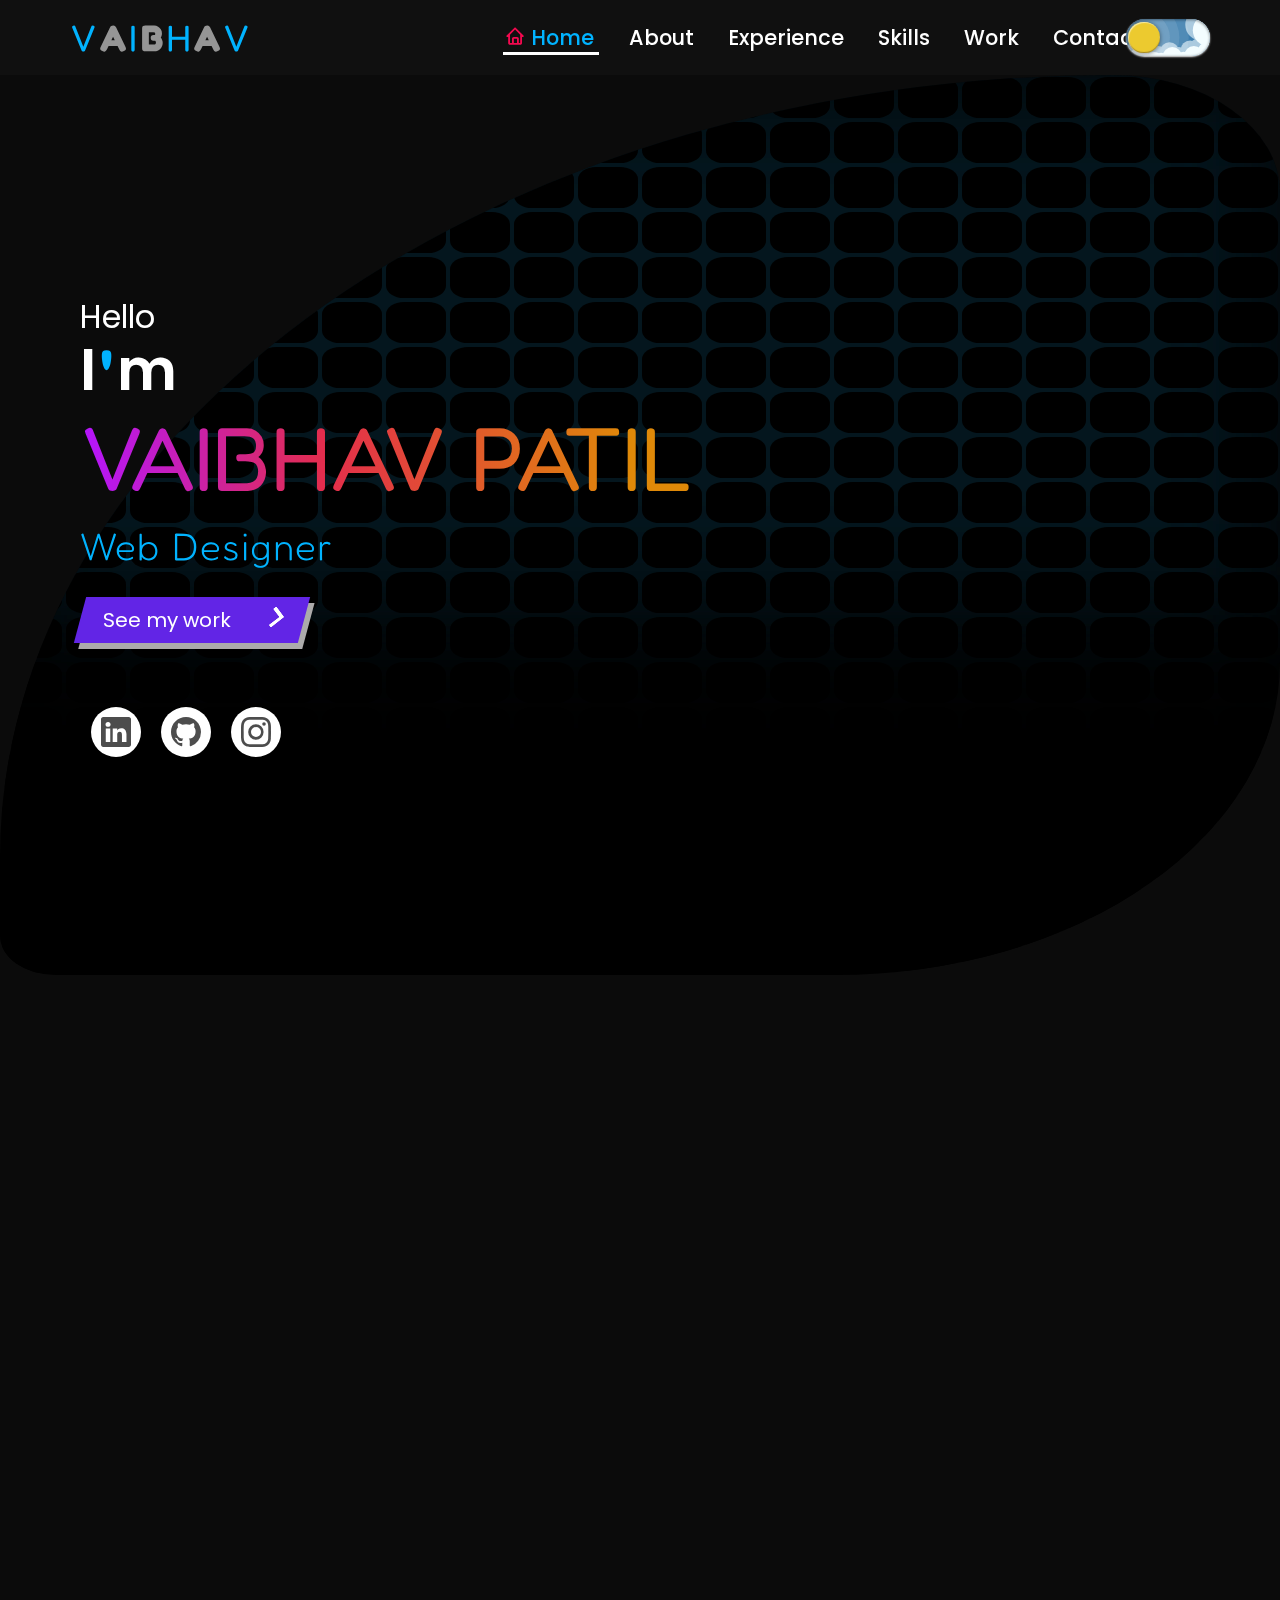
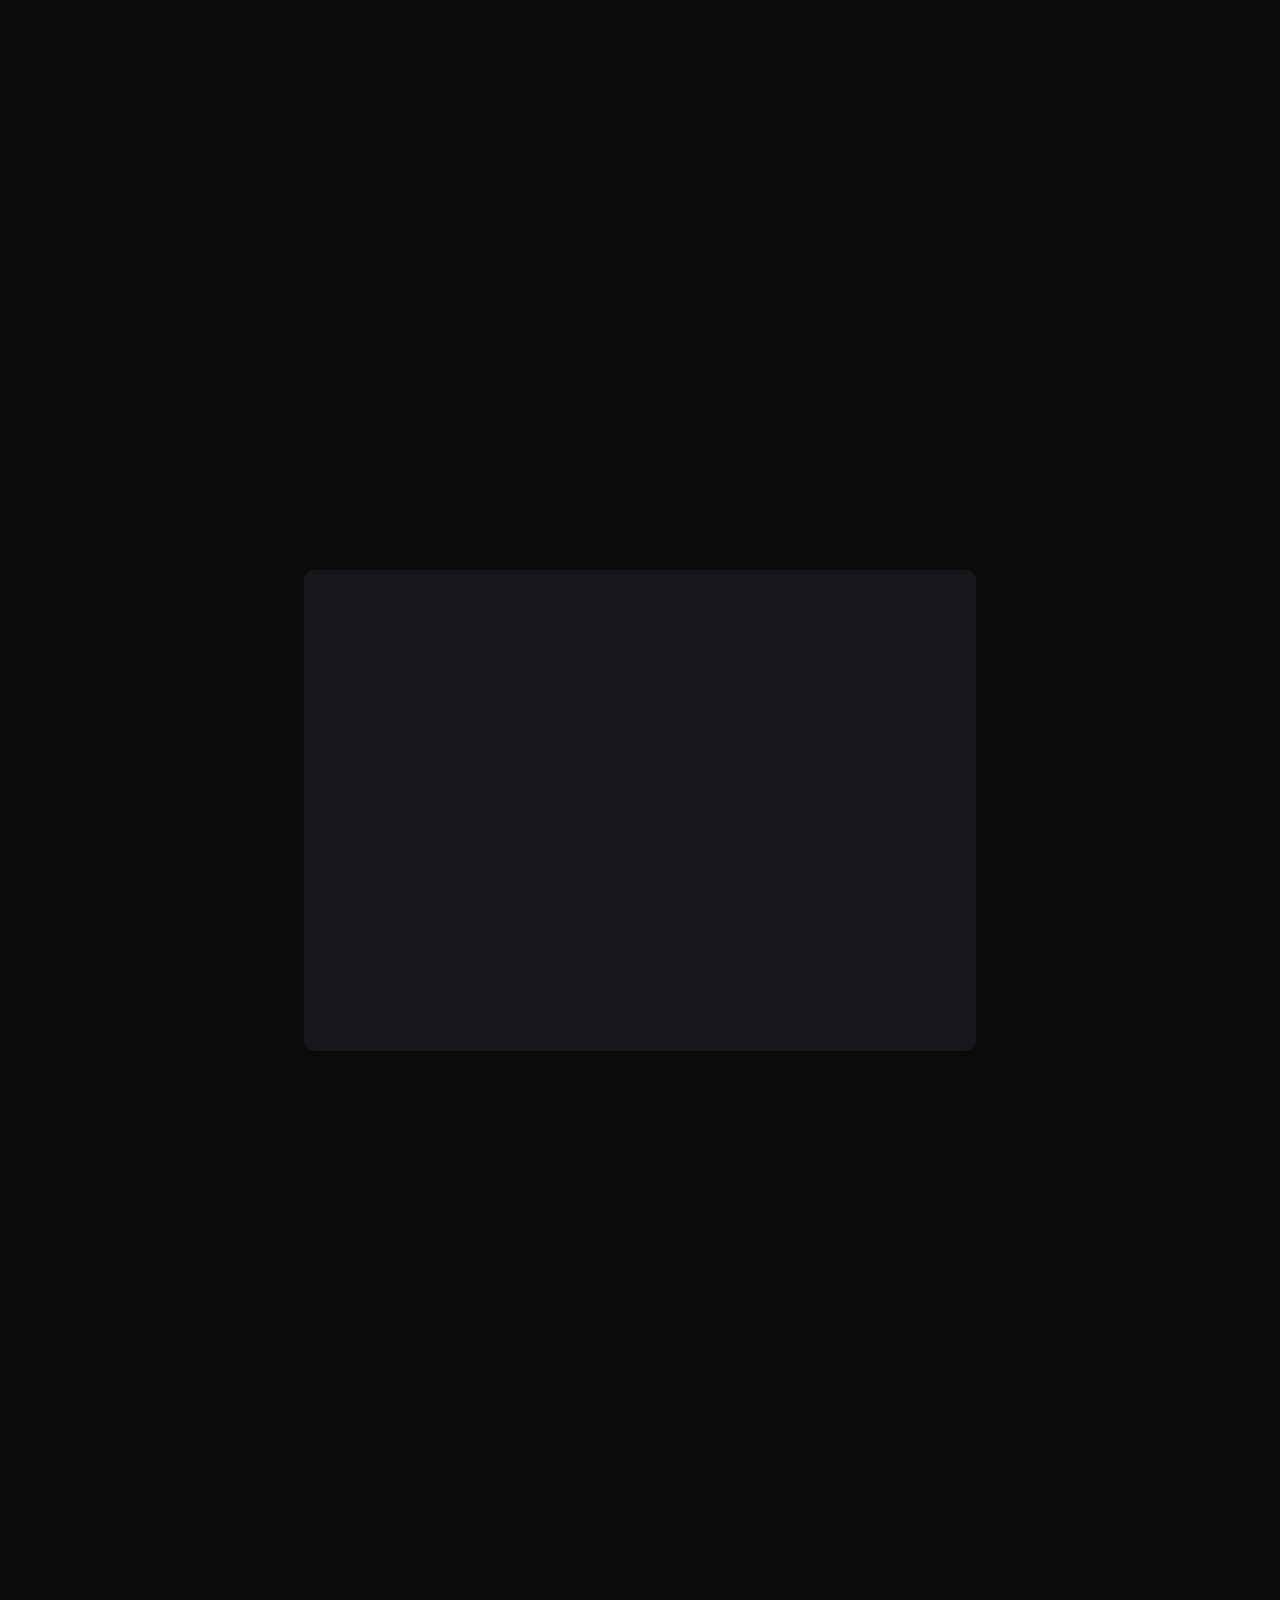
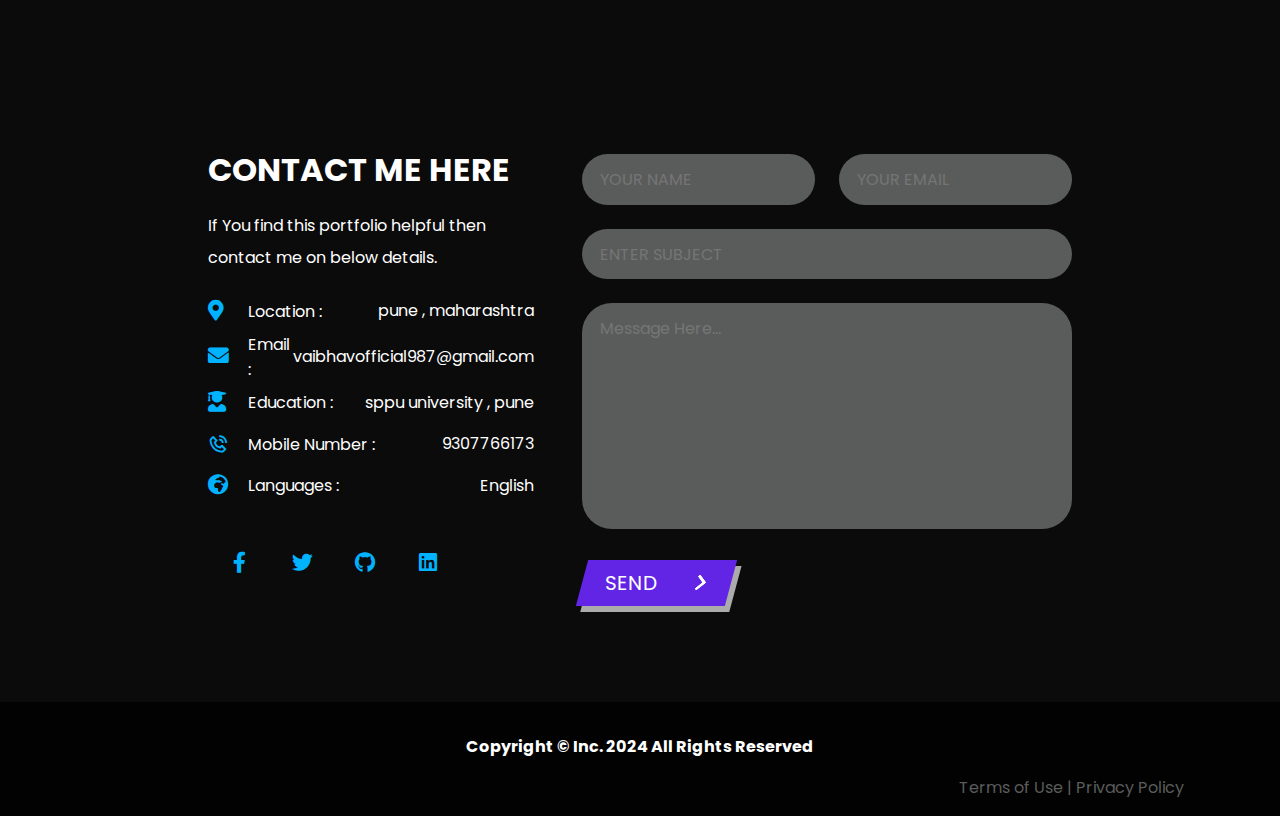
==== commit 1c25a950: "Fifth commit" ====
--- a/index.html
+++ b/index.html
@@ -45,8 +45,8 @@
           <a href="#contact">Contact</a>
         </div>
     
-<label class="theme-switch">
-  <input type="checkbox" class="theme-switch__checkbox">
+<label  class="theme-switch">
+  <input id="theme-toggle" type="checkbox" class="theme-switch__checkbox">
   <div class="theme-switch__container">
     <div class="theme-switch__clouds"></div>
     <div class="theme-switch__stars-container">
@@ -88,7 +88,7 @@
           <h3 style="color: #ffb805">Software Developer</h3>
         </div>
 
-        <!-- <a href="#work" class="btn">See My Work</a> -->
+        
         <a href="#work" class="btn">
           <button class="cta">
             <span class="span">See my work</span>
@@ -215,24 +215,16 @@
       </div>
       <div class="content">
         <div class="column col-left reveal">
-          <!-- <div class="img-card reveal">
-            <img src="images/Vaibhav1.jpeg" alt="" />
-          </div> -->
+          
 
 
           <!-- xxxxxxxxxxxxxxxxxxxxxxxxxxxxxxxxxxxxxxxxxxxxxxxxxxxxxxxxxxxxxxxxxxxxxxxxxxxxxxxxxxxxxxxxxxx  -->
-          <div class="card">
+          <div class="card reveal">
                   <button class="mail">
                      <a href="https://mail.google.com/mail/u/3/#inbox?compose=new"> <svg xmlns="https://mail.google.com/mail/u/3/#inbox" width="24" height="24" viewBox="0 0 24 24" fill="none" stroke="currentColor" stroke-width="2" stroke-linecap="round" stroke-linejoin="round" class="lucide lucide-mail"><rect width="20" height="16" x="2" y="4" rx="2"></rect><path d="m22 7-8.97 5.7a1.94 1.94 0 0 1-2.06 0L2 7"></path></svg></a>
                   </button>
                   <div class="profile-pic">
-                    <svg xmlns="http://www.w3.org/2000/svg" width="542" height="438">
-                      <rect width="100%" height="0%" fill="black"/>
-                      <image xlink:href="[data-uri]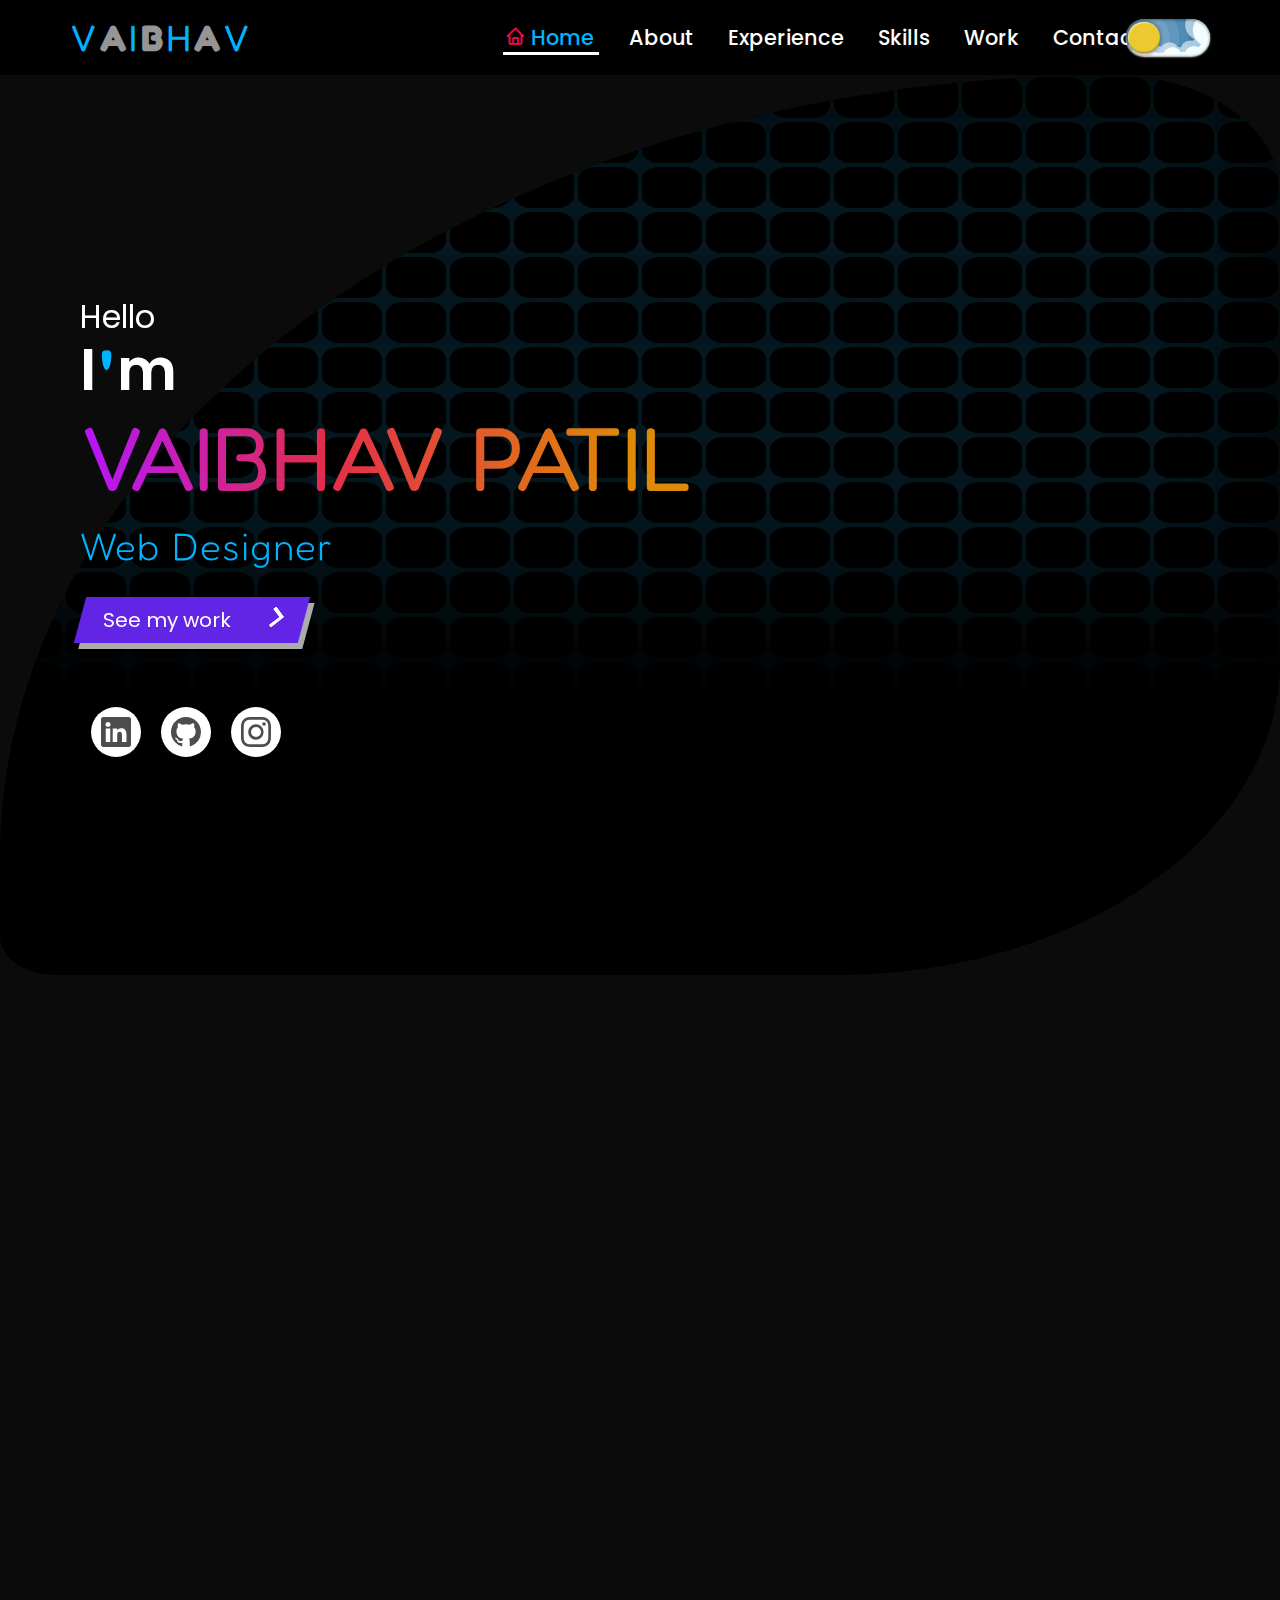
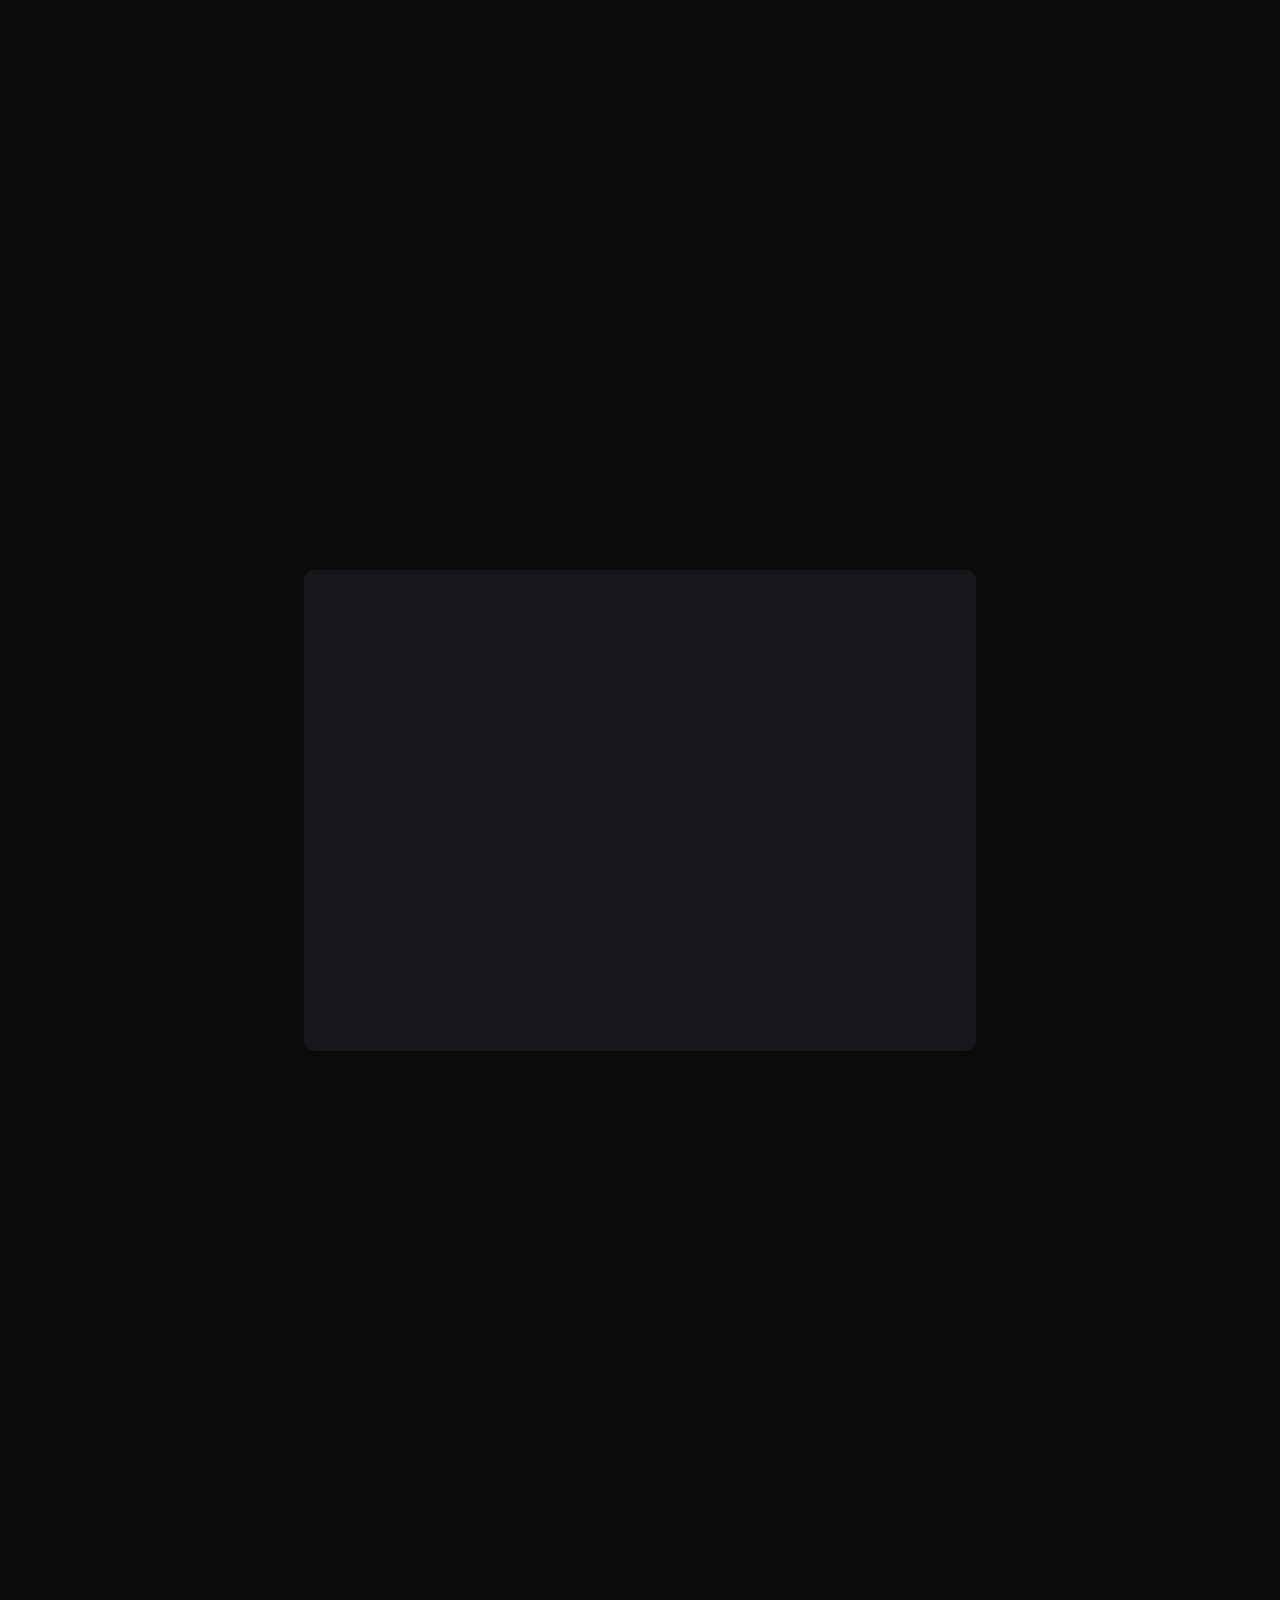
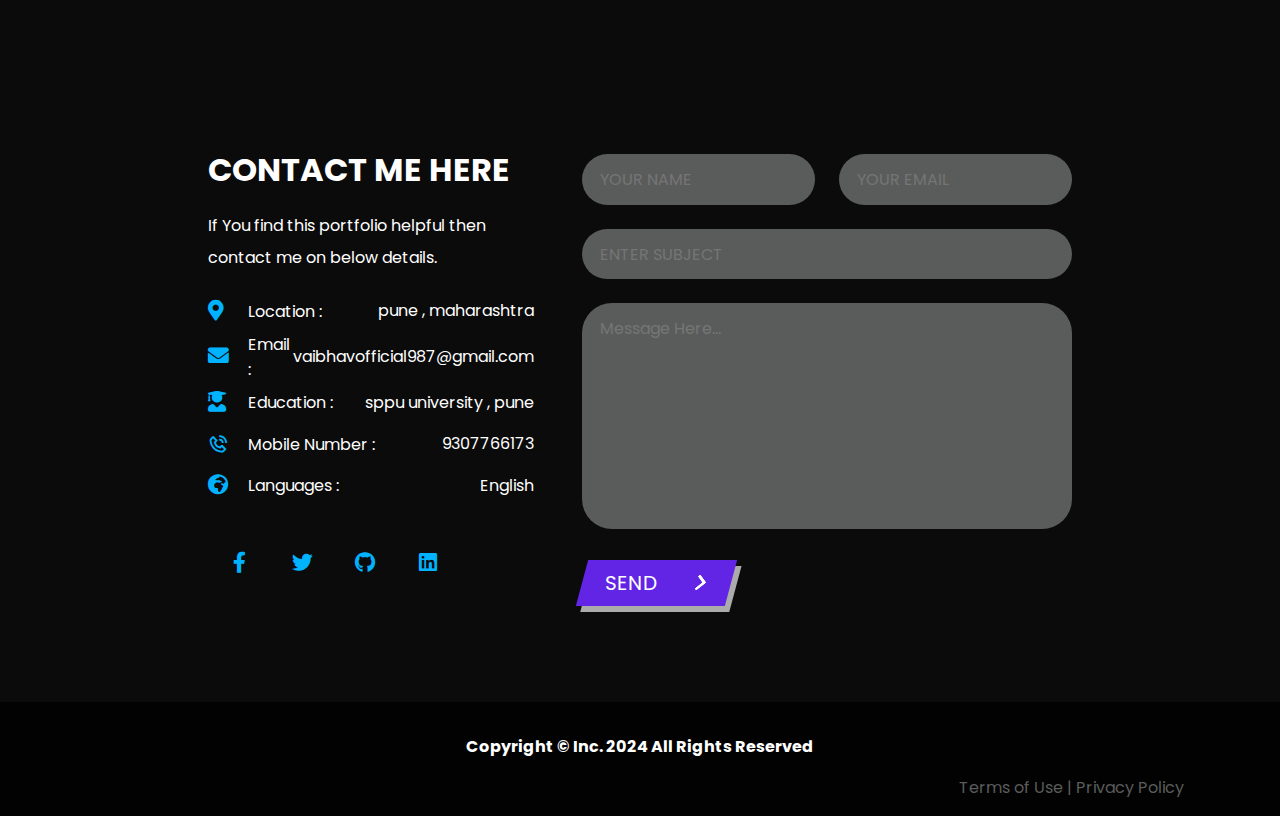
==== commit 68a6e5e9: "Project" ====
--- a/index.html
+++ b/index.html
@@ -583,6 +583,24 @@
 
       <div class="image-container reveal">
         <div class="image Website">
+          <img src="img/Websites/SHOPNOOW -.png" alt="" />
+          <div class="hover-items">
+            <h3>SHOPNOWW</h3>
+            <p>E commerce</p>
+            <div class="icons">
+              <a
+                href="https://github.com/vaibhavpatil2112/Shopnoww"
+                class="icon"
+              >
+                <i class="fab fa-github"></i>
+              </a>
+              <a href="https://main--shopeexx.netlify.app/" class="icon">
+                <i class="fas fa-link"></i>
+              </a>
+            </div>
+          </div>
+        </div>
+        <div class="image Website">
           <img src="img/Websites/Gym website.png" alt="" />
           <div class="hover-items">
             <h3>GYM WEBSITE</h3>
--- a/style.css
+++ b/style.css
@@ -112,7 +112,7 @@
   justify-content: space-between;
   align-items: center;
   transition: 0.5s ease;
-  background-color: #15151597;
+  background-color: #000000;
 }
 header .navigation {
   margin-right: -15rem;
@@ -393,6 +393,7 @@
   -ms-transform: translateY(-50%);
   transform: translateY(-50%);
 }
+/* -------------------------------------- */
 
 header.sticky {
   padding: 5px 50px;
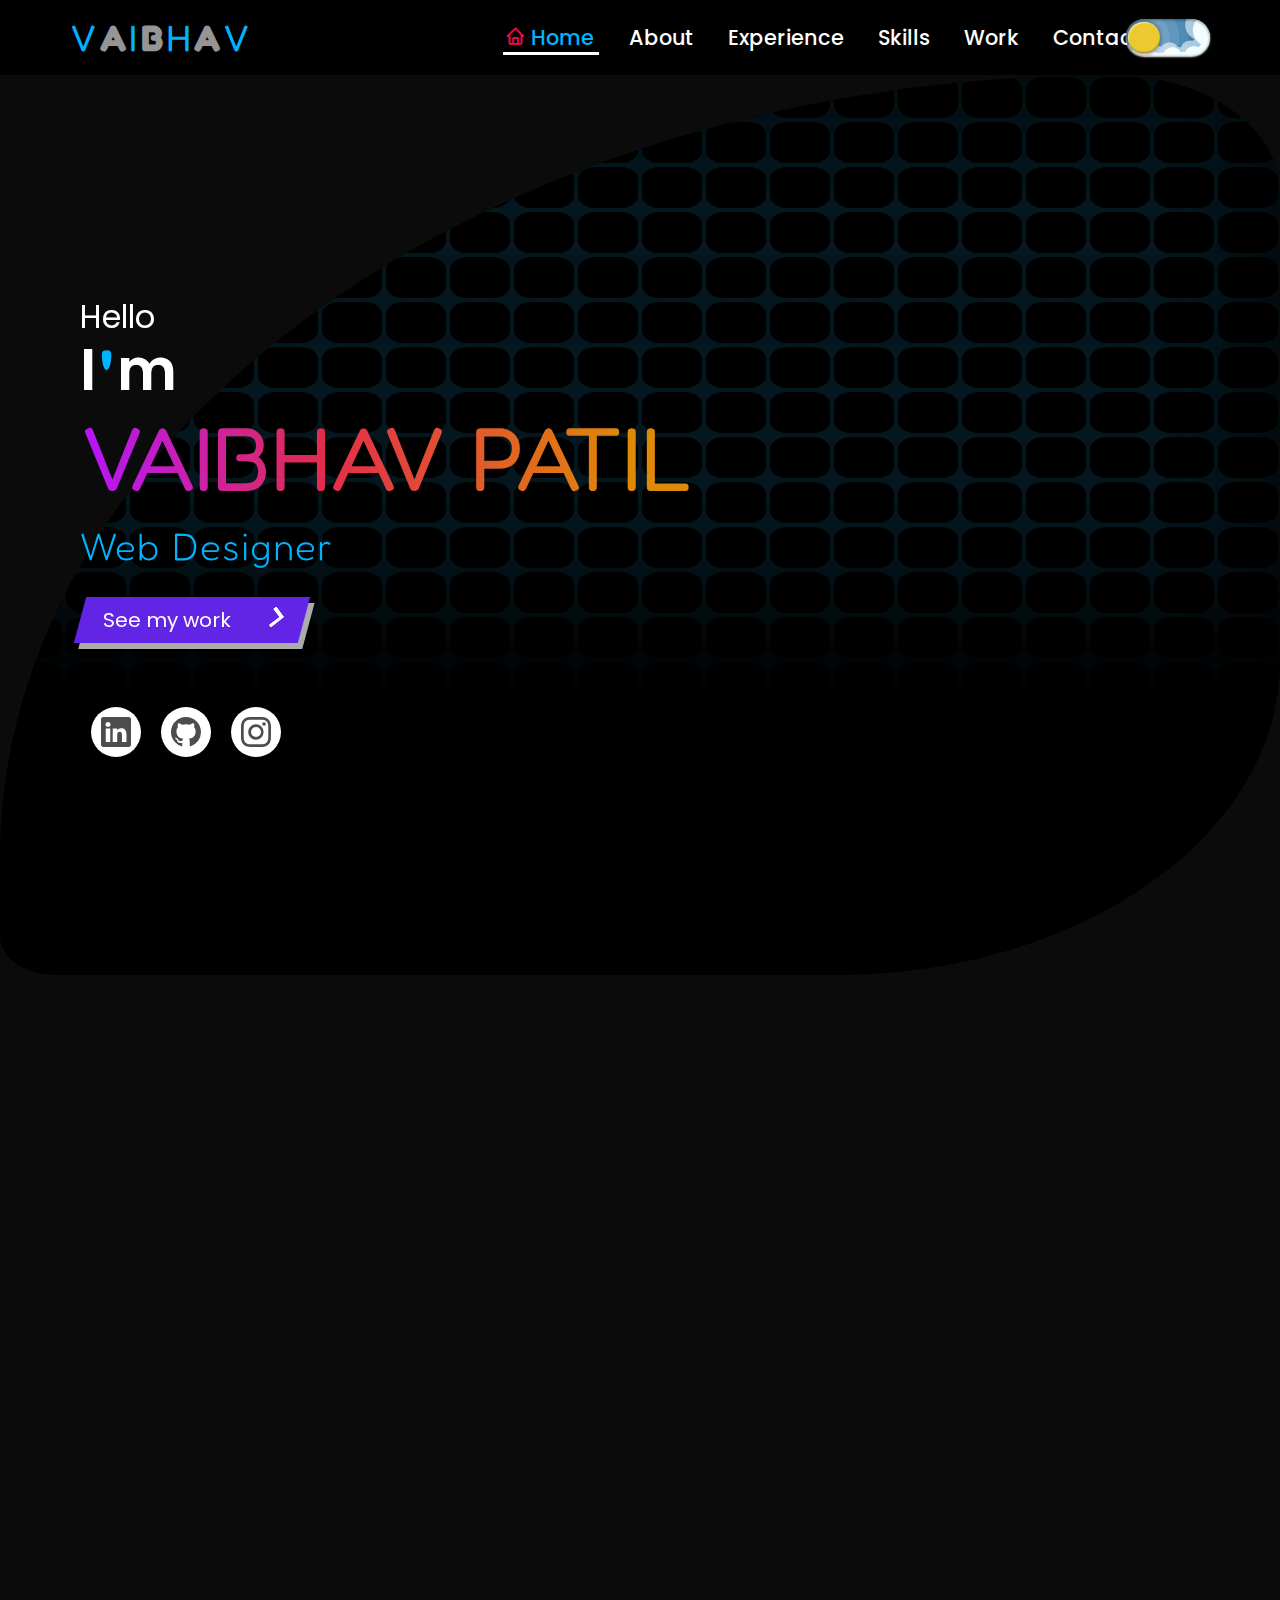
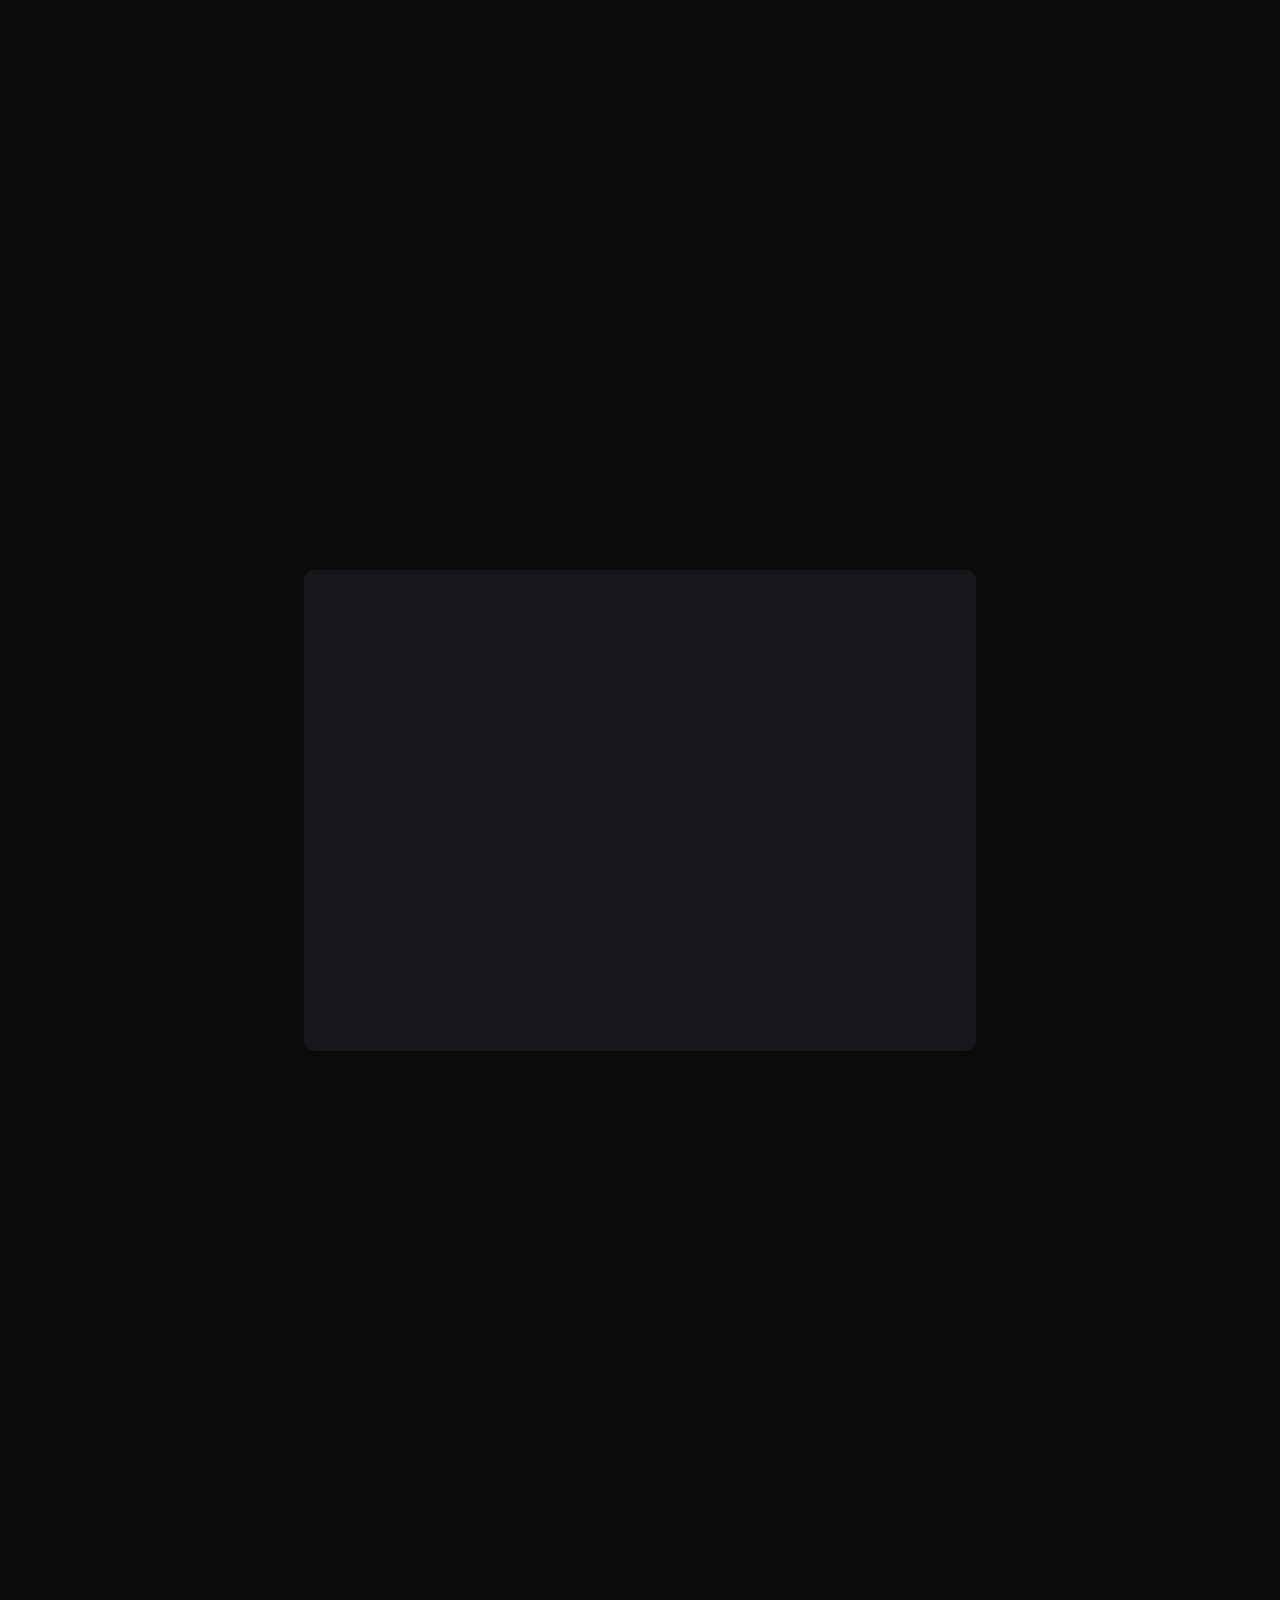
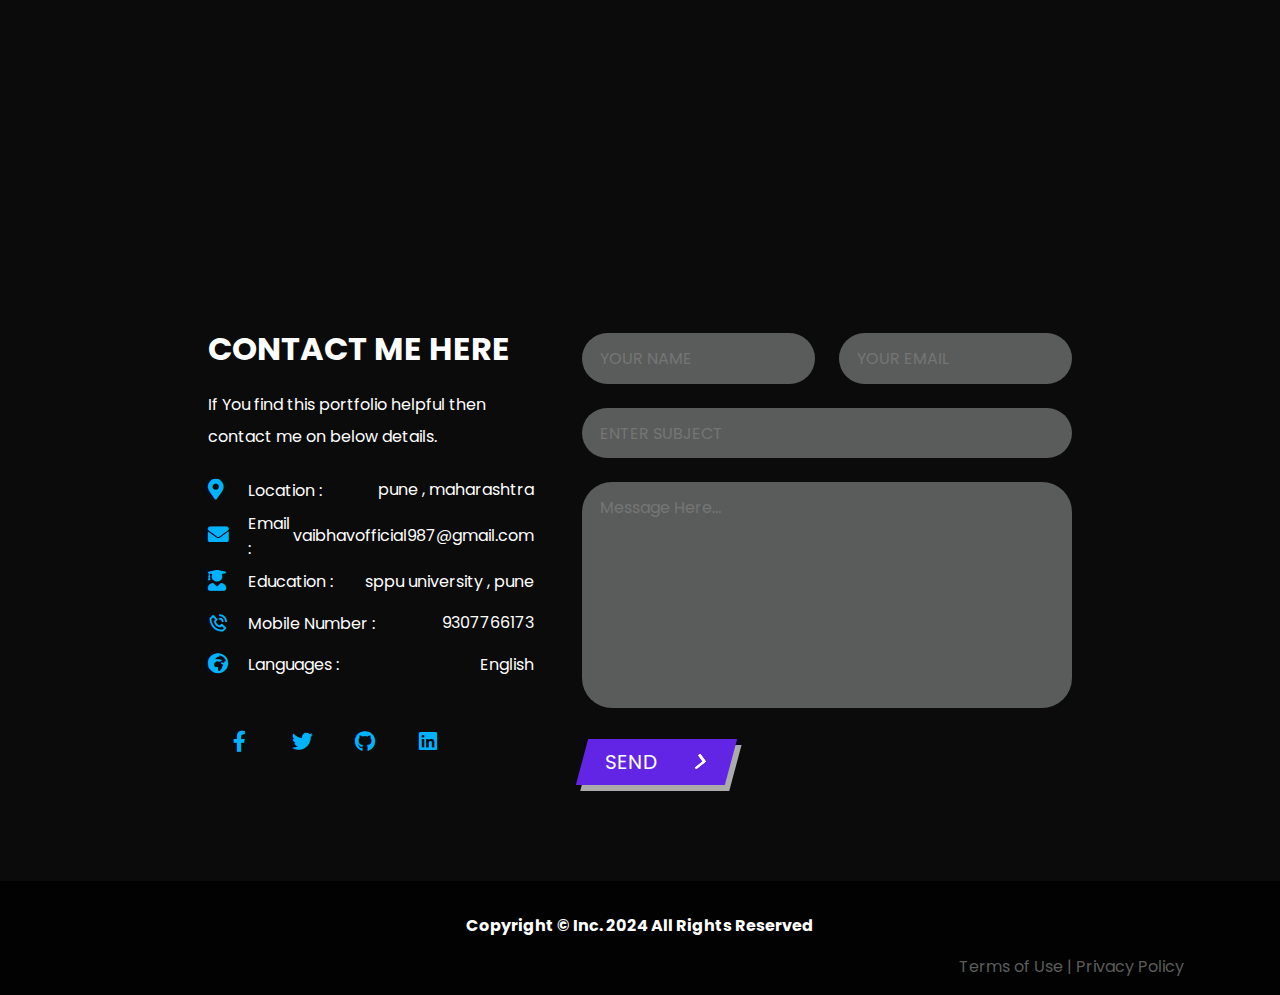
==== commit f9be79e3: "MajorChanges" ====
--- a/index.html
+++ b/index.html
@@ -576,9 +576,6 @@
         <li class="buttons button-active" data-filter="all">All</li>
         <li class="buttons" data-filter="Website">Websites</li>
         <li class="buttons" data-filter="mini">Mini Projects</li>
-        <li class="buttons" data-filter="Old">Old Portfolio</li>
-        <li class="buttons" data-filter="landing">Landing Pages</li>
-        <li class="buttons" data-filter="login">Login Pages</li>
       </ul>
 
       <div class="image-container reveal">
@@ -586,7 +583,7 @@
           <img src="img/Websites/SHOPNOOW -.png" alt="" />
           <div class="hover-items">
             <h3>SHOPNOWW</h3>
-            <p>E commerce</p>
+            <p>E commerce website using React+Tailwind CSS and React-redux for state management.</p>
             <div class="icons">
               <a
                 href="https://github.com/vaibhavpatil2112/Shopnoww"
@@ -656,24 +653,7 @@
             </div>
           </div>
         </div>
-        <div class="image Website">
-          <img src="img/Websites/Netflix -.png" alt="" />
-          <div class="hover-items">
-            <h3>NETFLIX UI CLONE</h3>
-            <p>This is Netflix UI clone site of original site</p>
-            <div class="icons">
-              <a
-                href="https://github.com/vaibhavpatil2112/Netflix-Clone"
-                class="icon"
-              >
-                <i class="fab fa-github"></i>
-              </a>
-              <a href="My work/Netflix Clone/index.html" class="icon">
-                <i class="fas fa-link"></i>
-              </a>
-            </div>
-          </div>
-        </div>
+       
         <div class="image Website">
           <img src="img/Websites/streamlit.png" alt="" />
           <div class="hover-items">
@@ -689,7 +669,7 @@
                 <i class="fab fa-github"></i>
               </a>
               <a
-                href=".https://triage-system-for-patient-management.onrender.com/ "
+                href="https://triage-system-for-patient-management.onrender.com/"
                 class="icon"
               >
                 <i class="fas fa-link"></i>
@@ -900,41 +880,9 @@
             </div>
           </div>
         </div>
-        <div class="image mini">
-          <img src="img/Mini Project/Split landing page.png" alt="" />
-          <div class="hover-items">
-            <h3>Split Landing Page</h3>
-            <div class="icons">
-              <a
-                href="https://github.com/vaibhavpatil2112/Split-landing"
-                class="icon"
-              >
-                <i class="fab fa-github"></i>
-              </a>
-              <a href="https://landingxx.netlify.app/" class="icon">
-                <i class="fas fa-link"></i>
-              </a>
-            </div>
-          </div>
-        </div>
-
-        <div class="image mini">
-          <img src="img/Mini Project/Library.png" alt="" />
-          <div class="hover-items">
-            <h3>LIBRARY MANAGEMENT SYSTEM</h3>
-            <div class="icons">
-              <a href="#" class="icon">
-                <i class="fab fa-github"></i>
-              </a>
-              <a
-                href="https://66ace8820e15ab53d1459d19--stellular-pegasus-78de97.netlify.app/"
-                class="icon"
-              >
-                <i class="fas fa-link"></i>
-              </a>
-            </div>
-          </div>
-        </div>
+       
+
+        
         <div class="image mini">
           <img src="img/Mini Project/My jokes.png" alt="" />
           <div class="hover-items">
@@ -954,227 +902,6 @@
           </div>
         </div>
 
-        <div class="image mini">
-          <img src="img/Mini Project/Simple Calculator.png" alt="" />
-          <div class="hover-items">
-            <h3>CALCULATOR</h3>
-            <div class="icons">
-              <a
-                href="https://github.com/vaibhavpatil2112/Calculator"
-                class="icon"
-              >
-                <i class="fab fa-github"></i>
-              </a>
-              <a
-                href="https://66ace8820e15ab53d1459d19--stellular-pegasus-78de97.netlify.app/"
-                class="icon"
-              >
-                <i class="fas fa-link"></i>
-              </a>
-            </div>
-          </div>
-        </div>
-        <div class="image Old">
-          <img src="img/Old portfolio/Current one.png" alt="" />
-          <div class="hover-items">
-            <h3>MY PORTFOLIO</h3>
-            <p>Check out my Current portfolio!</p>
-            <div class="icons">
-              <a
-                href="https://github.com/vaibhavpatil2112/MyNewPortfolio/tree/master"
-                class="icon"
-              >
-                <i class="fab fa-github"></i>
-              </a>
-              <a href="https://vaibhav-patill.netlify.app/" class="icon">
-                <i class="fas fa-link"></i>
-              </a>
-            </div>
-          </div>
-        </div>
-
-        <div class="image Old">
-          <img src="img/Old portfolio/Vaibhav's portfolio.png" alt="" />
-          <div class="hover-items">
-            <h3>MY PORTFOLIO</h3>
-            <p>Check out my old portfolio!</p>
-            <div class="icons">
-              <a
-                href="https://github.com/vaibhavpatil2112/My-Portfolio"
-                class="icon"
-              >
-                <i class="fab fa-github"></i>
-              </a>
-              <a href="https://cute-genie-c999ae.netlify.app/" class="icon">
-                <i class="fas fa-link"></i>
-              </a>
-            </div>
-          </div>
-        </div>
-
-        <div class="image landing">
-          <img src="img/Landing/Metaverse -.png" alt="" />
-          <div class="hover-items">
-            <h3>Landing Metaverse Page</h3>
-            <div class="icons">
-              <a href="" class="icon">
-                <i class="fab fa-github"></i>
-              </a>
-              <a href="My work/Landing Pages/Metaverse/index.html" class="icon">
-                <i class="fas fa-link"></i>
-              </a>
-            </div>
-          </div>
-        </div>
-        <div class="image landing">
-          <img src="img/Landing/travel.png" alt="" />
-          <div class="hover-items">
-            <h3>Landing Travel Page</h3>
-            <div class="icons">
-              <a href="" class="icon">
-                <i class="fab fa-github"></i>
-              </a>
-              <a
-                href="https://cute-genie-c999ae.netlify.app/my%20work/header7/"
-                class="icon"
-              >
-                <i class="fas fa-link"></i>
-              </a>
-            </div>
-          </div>
-        </div>
-
-        <div class="image landing">
-          <img src="img/Landing/Mobile.png" alt="" />
-          <div class="hover-items">
-            <h3>Landing Mobile Page</h3>
-            <div class="icons">
-              <a href="" class="icon">
-                <i class="fab fa-github"></i>
-              </a>
-              <a href="My work/Landing Pages/mobile/index.html" class="icon">
-                <i class="fas fa-link"></i>
-              </a>
-            </div>
-          </div>
-        </div>
-
-        <div class="image landing">
-          <img src="img/Landing/Shoes shopt -.png" alt="" />
-          <div class="hover-items">
-            <h3>Landing Shoes Page</h3>
-            <div class="icons">
-              <a href="" class="icon">
-                <i class="fab fa-github"></i>
-              </a>
-              <a href="My work/Landing Pages/Nike/main.html" class="icon">
-                <i class="fas fa-link"></i>
-              </a>
-            </div>
-          </div>
-        </div>
-        <div class="image landing">
-          <img src="img/Landing/World Tour -.png" alt="" />
-          <div class="hover-items">
-            <h3>Landing Tour Page</h3>
-            <div class="icons">
-              <a href="" class="icon">
-                <i class="fab fa-github"></i>
-              </a>
-              <a
-                href="My work/Landing Pages/World Tour/index.html"
-                class="icon"
-              >
-                <i class="fas fa-link"></i>
-              </a>
-            </div>
-          </div>
-        </div>
-        <div class="image landing">
-          <img src="img/Landing/web.png" alt="" />
-          <div class="hover-items">
-            <h3>Landing Web Page</h3>
-            <div class="icons">
-              <a href="" class="icon">
-                <i class="fab fa-github"></i>
-              </a>
-              <a href="My work/Landing Pages/web dev/index.html" class="icon">
-                <i class="fas fa-link"></i>
-              </a>
-            </div>
-          </div>
-        </div>
-        <div class="image landing">
-          <img src="img/Landing/Home automation.png" alt="" />
-          <div class="hover-items">
-            <h3>Landing Home Automation Page</h3>
-            <div class="icons">
-              <a href="" class="icon">
-                <i class="fab fa-github"></i>
-              </a>
-              <a
-                href="My work/Landing Pages/Home automation/index.html"
-                class="icon"
-              >
-                <i class="fas fa-link"></i>
-              </a>
-            </div>
-          </div>
-        </div>
-
-        <div class="image login">
-          <img src="img/Login/Contact.png" alt="" />
-          <div class="hover-items">
-            <h3>Contact page</h3>
-            <div class="icons">
-              <a href="" class="icon">
-                <i class="fab fa-github"></i>
-              </a>
-              <a
-                href="My work/Login signup forms/Contact us 01/index.html"
-                class="icon"
-              >
-                <i class="fas fa-link"></i>
-              </a>
-            </div>
-          </div>
-        </div>
-
-        <div class="image login">
-          <img src="img/Login/Login.png" alt="" />
-          <div class="hover-items">
-            <h3>Login page</h3>
-            <div class="icons">
-              <a href="" class="icon">
-                <i class="fab fa-github"></i>
-              </a>
-              <a
-                href="y work/Login signup forms/Flip sign up form/"
-                class="icon"
-              >
-                <i class="fas fa-link"></i>
-              </a>
-            </div>
-          </div>
-        </div>
-
-        <div class="image login">
-          <img src="img/Login/loginform.png" alt="" />
-          <div class="hover-items">
-            <h3>Login page</h3>
-            <div class="icons">
-              <a href="" class="icon">
-                <i class="fab fa-github"></i>
-              </a>
-              <a
-                href="https://cute-genie-c999ae.netlify.app/my%20work/form%20no%203/"
-                class="icon"
-              >
-                <i class="fas fa-link"></i>
-              </a>
-            </div>
-          </div>
-        </div>
       </div>
     </section>
 
